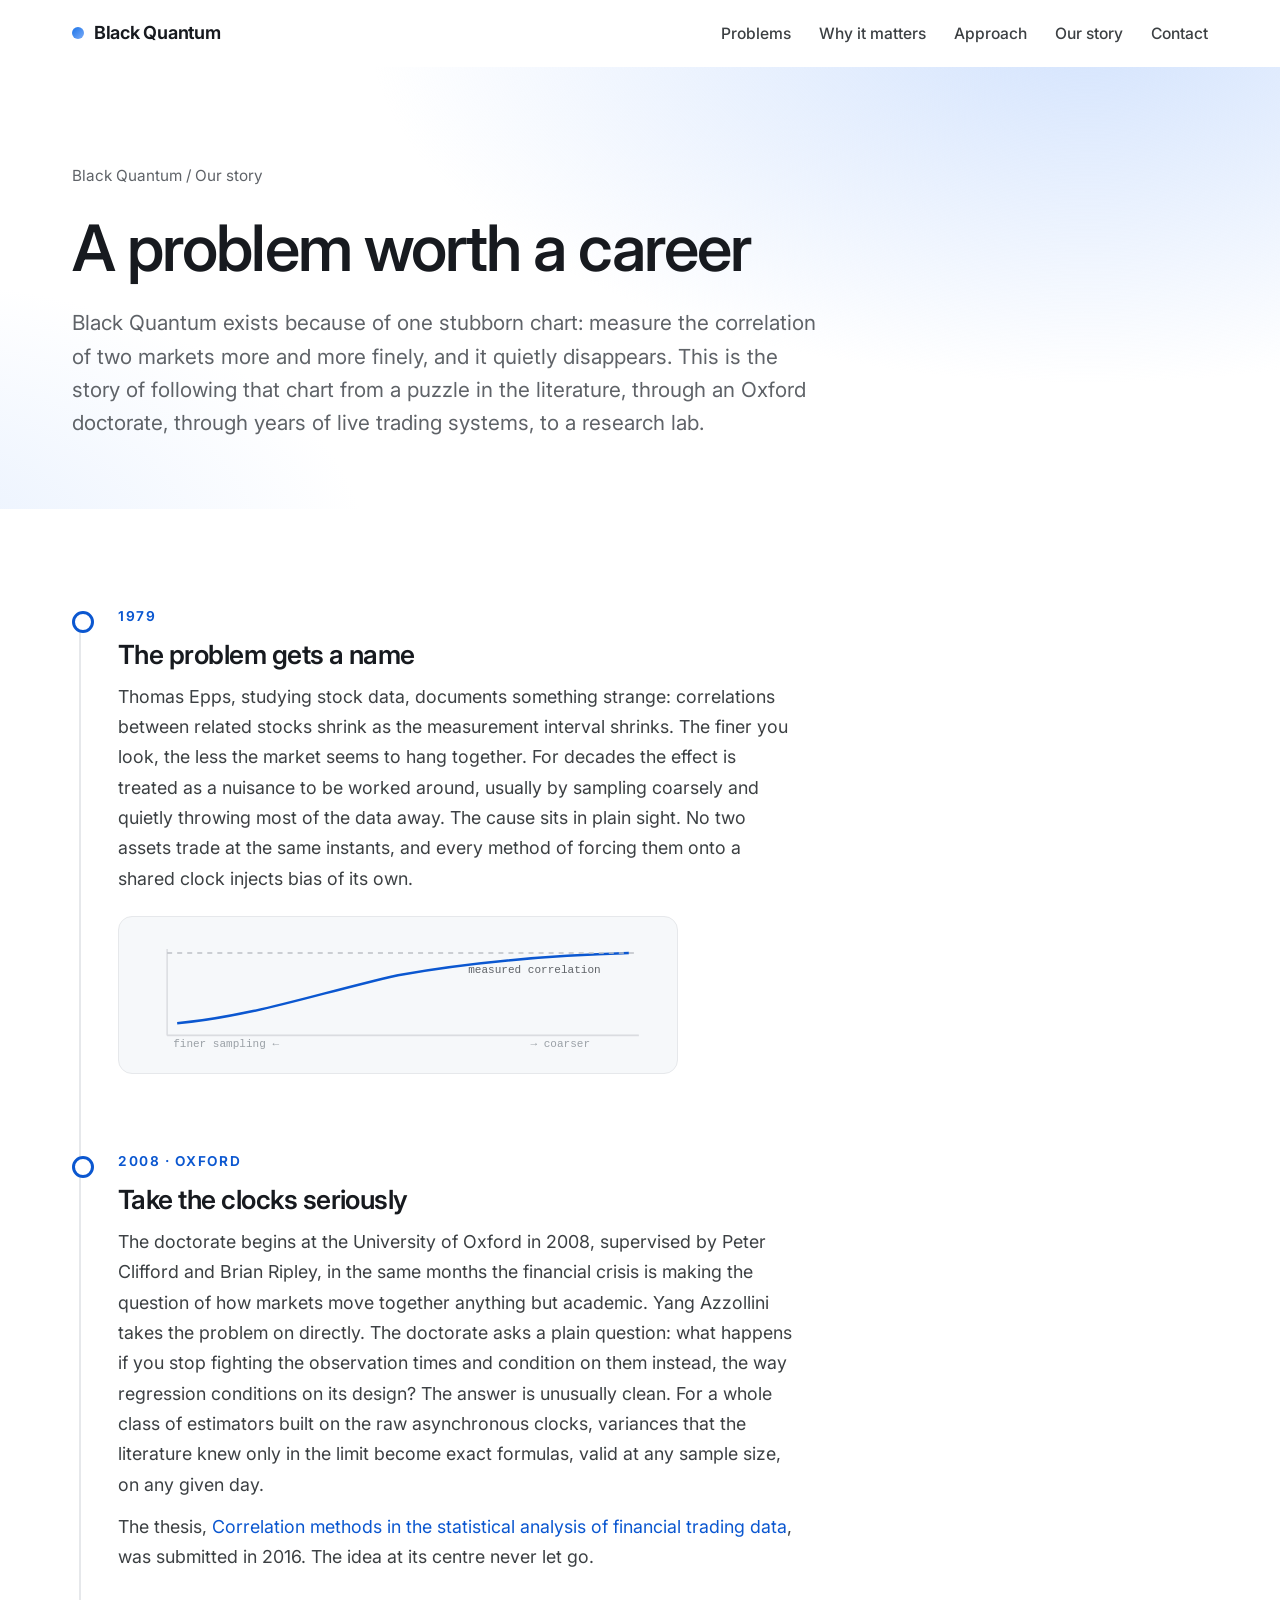
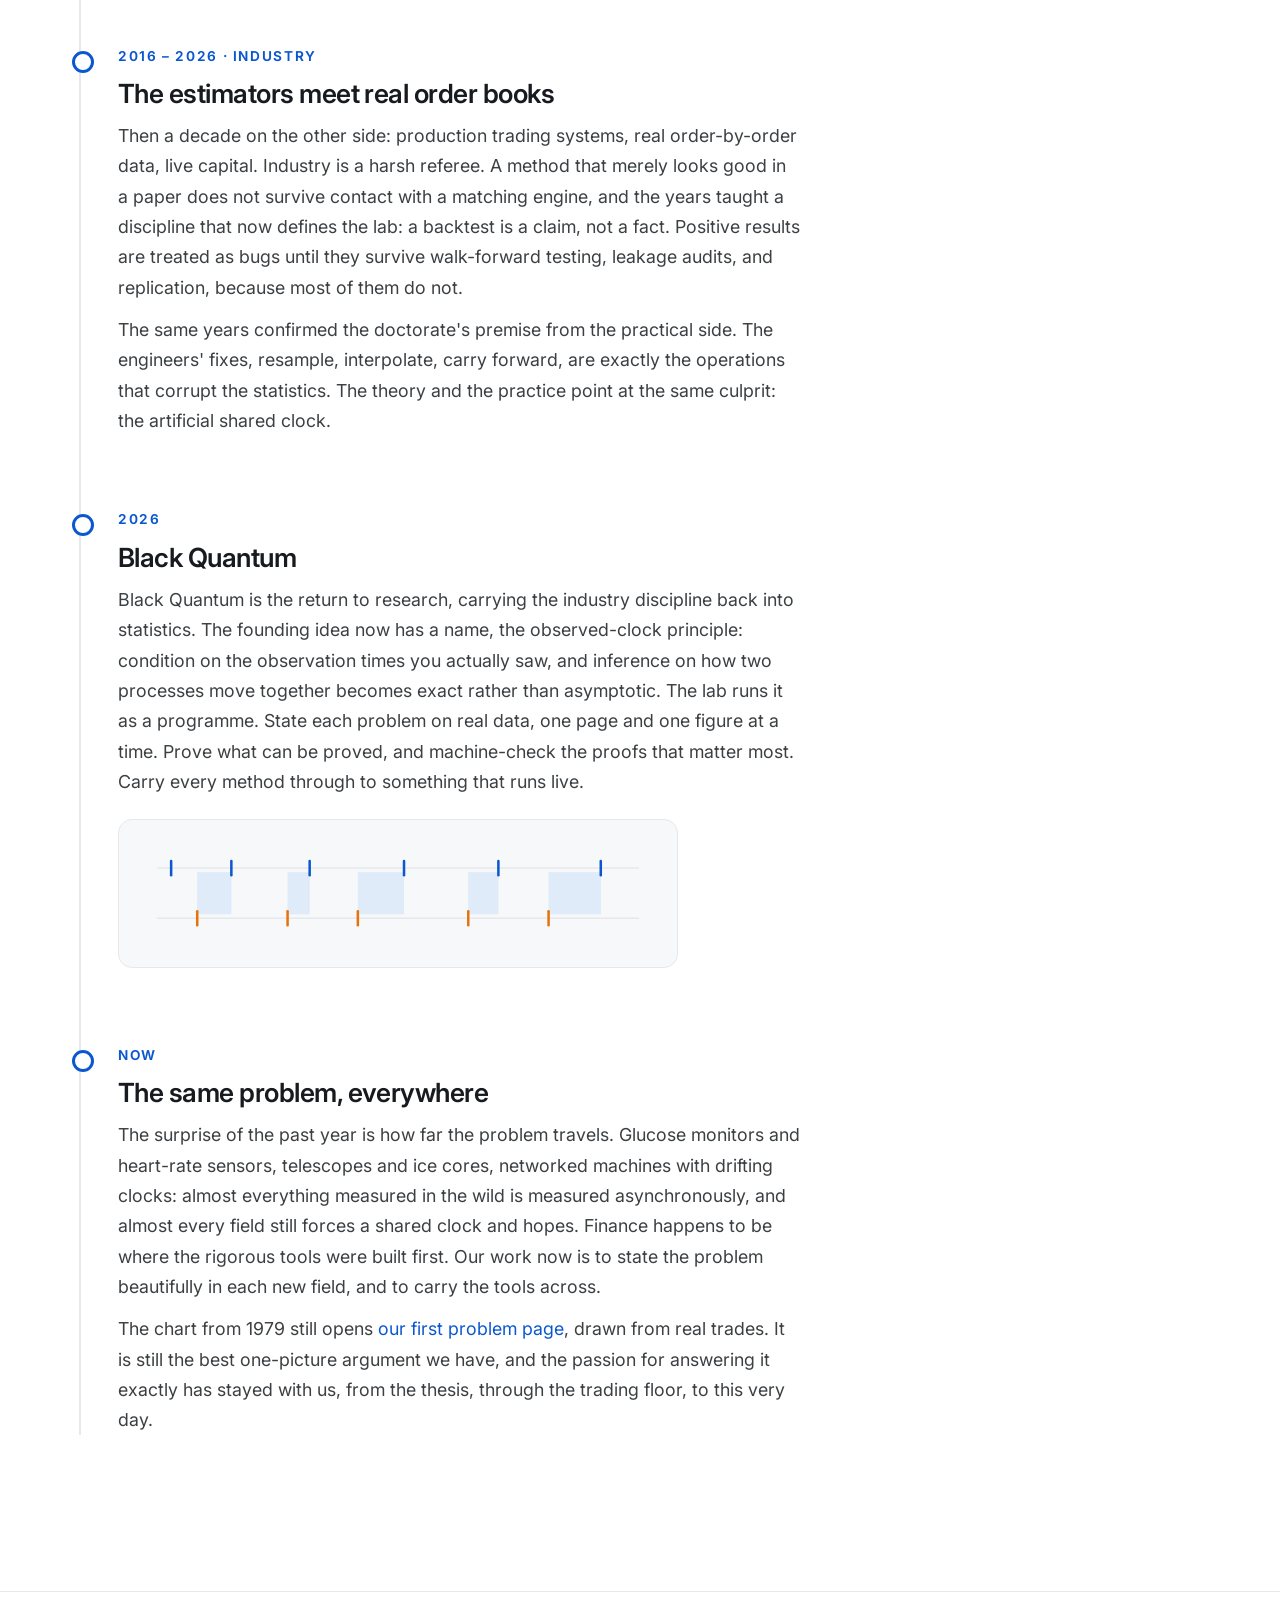
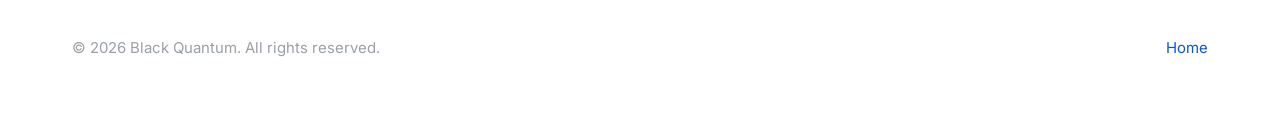
==== story.html @ 5dcec56d "Story: doctorate began 2008, note the crisis-year coincidence Co-Authored-By: Claude Fable 5 <norepl" ====
<!DOCTYPE html>
<html lang="en">
<head>
<meta charset="UTF-8">
<meta name="viewport" content="width=device-width, initial-scale=1.0">
<meta name="color-scheme" content="light">
<title>Our story — Black Quantum</title>
<meta name="description" content="How Black Quantum came to be: a problem documented in 1979, a doctorate at Oxford, a decade of live trading systems, and a return to research.">
<link rel="preconnect" href="https://fonts.googleapis.com">
<link rel="preconnect" href="https://fonts.gstatic.com" crossorigin>
<link href="https://fonts.googleapis.com/css2?family=Inter:wght@400;500;600;700&display=swap" rel="stylesheet">
<link rel="stylesheet" href="/style.css">
</head>
<body>

<nav class="site" id="topnav">
  <div class="bar">
    <a class="logo" href="/"><span class="dot"></span>Black Quantum</a>
    <ul>
      <li><a href="/#problems">Problems</a></li>
      <li><a href="/#domains">Why it matters</a></li>
      <li><a href="/#approach">Approach</a></li>
      <li><a href="/story.html">Our story</a></li>
      <li><a href="/#contact">Contact</a></li>
    </ul>
  </div>
</nav>

<header class="page-hero">
  <div class="wrap">
    <div class="crumb"><a href="/">Black Quantum</a> / Our story</div>
    <h1>A problem worth a career</h1>
    <p class="sub">
      Black Quantum exists because of one stubborn chart: measure the correlation of two
      markets more and more finely, and it quietly disappears. This is the story of
      following that chart from a puzzle in the literature, through an Oxford doctorate,
      through years of live trading systems, to a research lab.
    </p>
  </div>
</header>

<main>
  <section class="block" style="padding-top:72px;">
    <div class="wrap">
      <div class="timeline">

        <div class="era">
          <div class="when">1979</div>
          <h2>The problem gets a name</h2>
          <p class="first">
            Thomas Epps, studying stock data, documents something strange: correlations
            between related stocks shrink as the measurement interval shrinks. The finer
            you look, the less the market seems to hang together. For decades the effect
            is treated as a nuisance to be worked around, usually by sampling coarsely
            and quietly throwing most of the data away. The cause sits in plain sight.
            No two assets trade at the same instants, and every method of forcing them
            onto a shared clock injects bias of its own.
          </p>
          <div class="vignette">
            <svg viewBox="0 0 520 120" xmlns="http://www.w3.org/2000/svg" role="img" aria-label="A correlation estimate collapsing as sampling tightens">
              <line x1="30" y1="100" x2="500" y2="100" stroke="#dadce0" stroke-width="1.5"/>
              <line x1="30" y1="100" x2="30" y2="14" stroke="#dadce0" stroke-width="1.5"/>
              <path d="M40,88 C120,80 180,58 260,40 C340,26 420,20 490,18" fill="none" stroke="#0b57d0" stroke-width="2.5"/>
              <line x1="30" y1="18" x2="500" y2="18" stroke="#bdc1c6" stroke-width="1.5" stroke-dasharray="5 5"/>
              <text x="36" y="112" font-size="11" fill="#9aa0a6" font-family="ui-monospace, Menlo, monospace">finer sampling ←</text>
              <text x="392" y="112" font-size="11" fill="#9aa0a6" font-family="ui-monospace, Menlo, monospace">→ coarser</text>
              <text x="330" y="38" font-size="11" fill="#5f6368" font-family="ui-monospace, Menlo, monospace">measured correlation</text>
            </svg>
          </div>
        </div>

        <div class="era">
          <div class="when">2008 · Oxford</div>
          <h2>Take the clocks seriously</h2>
          <p class="first">
            The doctorate begins at the University of Oxford in 2008, supervised by
            Peter Clifford and Brian Ripley, in the same months the financial crisis is
            making the question of how markets move together anything but academic.
            Yang Azzollini takes the problem on directly. The doctorate asks a plain
            question: what happens if you stop fighting the observation times and
            condition on them instead, the way regression conditions on its design?
            The answer is unusually clean. For a whole class of estimators built on the
            raw asynchronous clocks, variances that the literature knew only in the
            limit become exact formulas, valid at any sample size, on any given day.
          </p>
          <p>
            The thesis, <a href="https://ora.ox.ac.uk/objects/uuid:e0279f41-c83f-4514-bb69-f49bb4159822">Correlation
            methods in the statistical analysis of financial trading data</a>, was
            submitted in 2016. The idea at its centre never let go.
          </p>
        </div>

        <div class="era">
          <div class="when">2016 – 2026 · Industry</div>
          <h2>The estimators meet real order books</h2>
          <p class="first">
            Then a decade on the other side: production trading systems, real
            order-by-order data, live capital. Industry is a harsh referee. A method
            that merely looks good in a paper does not survive contact with a matching
            engine, and the years taught a discipline that now defines the lab: a
            backtest is a claim, not a fact. Positive results are treated as bugs until
            they survive walk-forward testing, leakage audits, and replication, because
            most of them do not.
          </p>
          <p>
            The same years confirmed the doctorate's premise from the practical side.
            The engineers' fixes, resample, interpolate, carry forward, are exactly the
            operations that corrupt the statistics. The theory and the practice point
            at the same culprit: the artificial shared clock.
          </p>
        </div>

        <div class="era">
          <div class="when">2026</div>
          <h2>Black Quantum</h2>
          <p class="first">
            Black Quantum is the return to research, carrying the industry discipline
            back into statistics. The founding idea now has a name, the observed-clock
            principle: condition on the observation times you actually saw, and
            inference on how two processes move together becomes exact rather than
            asymptotic. The lab runs it as a programme. State each problem on real
            data, one page and one figure at a time. Prove what can be proved, and
            machine-check the proofs that matter most. Carry every method through to
            something that runs live.
          </p>
          <div class="vignette">
            <svg viewBox="0 0 520 110" xmlns="http://www.w3.org/2000/svg" role="img" aria-label="Two irregular clocks and their overlap structure">
              <g>
                <rect x="60"  y="34" width="34" height="42" fill="#1a73e8" fill-opacity="0.10"/>
                <rect x="150" y="34" width="22" height="42" fill="#1a73e8" fill-opacity="0.10"/>
                <rect x="220" y="34" width="46" height="42" fill="#1a73e8" fill-opacity="0.10"/>
                <rect x="330" y="34" width="30" height="42" fill="#1a73e8" fill-opacity="0.10"/>
                <rect x="410" y="34" width="52" height="42" fill="#1a73e8" fill-opacity="0.10"/>
              </g>
              <line x1="20" y1="30" x2="500" y2="30" stroke="#e6e8eb" stroke-width="1.5"/>
              <g stroke="#0b57d0" stroke-width="2.5" stroke-linecap="round">
                <line x1="34" y1="23" x2="34" y2="37"/><line x1="94" y1="23" x2="94" y2="37"/>
                <line x1="172" y1="23" x2="172" y2="37"/><line x1="266" y1="23" x2="266" y2="37"/>
                <line x1="360" y1="23" x2="360" y2="37"/><line x1="462" y1="23" x2="462" y2="37"/>
              </g>
              <line x1="20" y1="80" x2="500" y2="80" stroke="#e6e8eb" stroke-width="1.5"/>
              <g stroke="#e8710a" stroke-width="2.5" stroke-linecap="round">
                <line x1="60" y1="73" x2="60" y2="87"/><line x1="150" y1="73" x2="150" y2="87"/>
                <line x1="220" y1="73" x2="220" y2="87"/><line x1="330" y1="73" x2="330" y2="87"/>
                <line x1="410" y1="73" x2="410" y2="87"/>
              </g>
            </svg>
          </div>
        </div>

        <div class="era">
          <div class="when">Now</div>
          <h2>The same problem, everywhere</h2>
          <p class="first">
            The surprise of the past year is how far the problem travels. Glucose
            monitors and heart-rate sensors, telescopes and ice cores, networked
            machines with drifting clocks: almost everything measured in the wild is
            measured asynchronously, and almost every field still forces a shared
            clock and hopes. Finance happens to be where the rigorous tools were
            built first. Our work now is to state the problem beautifully in each new
            field, and to carry the tools across.
          </p>
          <p>
            The chart from 1979 still opens <a href="/problems/futures.html">our first
            problem page</a>, drawn from real trades. It is still the best one-picture
            argument we have, and the passion for answering it exactly has stayed with
            us, from the thesis, through the trading floor, to this very day.
          </p>
        </div>

      </div>
    </div>
  </section>
</main>

<footer class="site">
  <div class="wrap">
    <span>&copy; 2026 Black Quantum. All rights reserved.</span>
    <span><a href="/">Home</a></span>
  </div>
</footer>

<script>
(function () {
  var nav = document.getElementById('topnav');
  addEventListener('scroll', function () { nav.classList.toggle('scrolled', scrollY > 8); }, { passive: true });
})();
</script>

</body>
</html>
---- style.css ----
/* Black Quantum — site design system (light, editorial) */

:root {
  --bg: #ffffff;
  --bg-soft: #f6f8fa;
  --bg-tint: #eef4fe;
  --ink: #171a1f;
  --ink-2: #3c4043;
  --muted: #5f6368;
  --faint: #9aa0a6;
  --line: #e6e8eb;
  --blue: #0b57d0;
  --blue-bright: #1a73e8;
  --blue-soft: #d3e3fd;
  --orange: #e8710a;
  --grad-hero: radial-gradient(1200px 600px at 85% -10%, #d3e3fd 0%, rgba(211,227,253,0) 60%),
               radial-gradient(900px 500px at -10% 110%, #e7f0fe 0%, rgba(231,240,254,0) 55%);
  --max: 1200px;
  --radius: 20px;
  font-size: 17px;
}

* { margin: 0; padding: 0; box-sizing: border-box; }
html { scroll-behavior: smooth; }
body {
  background: var(--bg);
  color: var(--ink);
  font-family: "Inter", -apple-system, BlinkMacSystemFont, "Segoe UI", Roboto, Helvetica, Arial, sans-serif;
  line-height: 1.65;
  -webkit-font-smoothing: antialiased;
  overflow-x: hidden;
}
a { color: var(--blue); text-decoration: none; }
a:hover { text-decoration: underline; }
::selection { background: var(--blue-soft); }

.wrap { max-width: var(--max); margin: 0 auto; padding: 0 32px; }

/* ---------- nav ---------- */
nav.site {
  position: sticky; top: 0; z-index: 50;
  background: rgba(255,255,255,0.82);
  backdrop-filter: saturate(1.4) blur(14px);
  -webkit-backdrop-filter: saturate(1.4) blur(14px);
  border-bottom: 1px solid transparent;
  transition: border-color .25s ease;
}
nav.site.scrolled { border-bottom-color: var(--line); }
nav.site .bar {
  max-width: var(--max); margin: 0 auto; padding: 18px 32px;
  display: flex; align-items: center; justify-content: space-between; gap: 24px;
}
nav.site .logo {
  font-weight: 650; letter-spacing: -0.015em; font-size: 1.06rem; color: var(--ink);
  display: flex; align-items: center; gap: 10px;
}
nav.site .logo:hover { text-decoration: none; }
nav.site .logo .dot {
  width: 12px; height: 12px; border-radius: 50%;
  background: linear-gradient(135deg, var(--blue-bright), #7cacf8);
  flex: none;
}
nav.site ul { display: flex; gap: 28px; list-style: none; flex-wrap: wrap; }
nav.site ul a { color: var(--ink-2); font-size: 0.92rem; font-weight: 500; }
nav.site ul a:hover { color: var(--blue); text-decoration: none; }
@media (max-width: 760px) { nav.site ul { display: none; } }

/* ---------- type ---------- */
.kicker {
  font-size: 0.78rem; font-weight: 650; letter-spacing: 0.14em;
  text-transform: uppercase; color: var(--blue);
  margin-bottom: 18px;
}
h1.display {
  font-size: clamp(2.7rem, 6.2vw, 5rem);
  line-height: 1.04; letter-spacing: -0.032em; font-weight: 560;
  max-width: 21ch;
}
h2.section {
  font-size: clamp(1.9rem, 3.4vw, 2.9rem);
  line-height: 1.12; letter-spacing: -0.025em; font-weight: 560;
  max-width: 26ch;
}
p.lede {
  font-size: 1.22rem; line-height: 1.6; color: var(--muted);
  max-width: 62ch; margin-top: 22px;
}
section.block { padding: 108px 0; }
section.block.tint { background: var(--bg-soft); }

/* ---------- hero ---------- */
header.hero {
  background: var(--grad-hero);
  padding: 110px 0 84px;
  position: relative;
  overflow: hidden;
}
header.hero .blob {
  position: absolute; border-radius: 50%; filter: blur(70px); pointer-events: none;
  opacity: 0.55; z-index: 0;
}
header.hero .blob.b1 {
  width: 520px; height: 520px; right: -120px; top: -160px;
  background: radial-gradient(circle at 35% 35%, #7cacf8, #d3e3fd 70%);
  animation: drift1 26s ease-in-out infinite alternate;
}
header.hero .blob.b2 {
  width: 420px; height: 420px; right: 260px; top: 120px;
  background: radial-gradient(circle at 60% 40%, #a8c7fa, #e7f0fe 70%);
  animation: drift2 32s ease-in-out infinite alternate;
}
header.hero .wrap { position: relative; z-index: 1; }
@keyframes drift1 { from { transform: translate(0,0) scale(1); } to { transform: translate(-60px,50px) scale(1.12); } }
@keyframes drift2 { from { transform: translate(0,0) scale(1); } to { transform: translate(70px,-40px) scale(0.94); } }
@media (prefers-reduced-motion: reduce) { header.hero .blob { animation: none; } }
header.hero .sub {
  font-size: 1.28rem; color: var(--muted); max-width: 56ch;
  margin-top: 28px; line-height: 1.6;
}
.cta-row { display: flex; gap: 14px; margin-top: 40px; flex-wrap: wrap; }
.btn {
  display: inline-block; padding: 13px 26px; border-radius: 999px;
  font-size: 0.98rem; font-weight: 560; transition: all .18s ease;
}
.btn:hover { text-decoration: none; }
.btn.primary { background: var(--ink); color: #fff; }
.btn.primary:hover { background: var(--blue); }
.btn.ghost { border: 1px solid var(--line); color: var(--ink); background: #fff; }
.btn.ghost:hover { border-color: var(--blue); color: var(--blue); }
.hero-figure { margin-top: 72px; }
.hero-figure svg { width: 100%; height: auto; display: block; }

/* ---------- big statement ---------- */
.statement {
  font-size: clamp(1.5rem, 2.9vw, 2.35rem);
  line-height: 1.32; letter-spacing: -0.018em; font-weight: 480;
  max-width: 34ch; color: var(--ink);
}
.statement .hl { color: var(--blue); }

/* ---------- problem cards ---------- */
.problem-grid {
  display: grid; grid-template-columns: repeat(2, 1fr);
  gap: 28px; margin-top: 56px;
}
@media (max-width: 760px) { .problem-grid { grid-template-columns: 1fr; } }
.problem-card .art { height: 220px; }
a.problem-card {
  display: flex; flex-direction: column;
  border: 1px solid var(--line); border-radius: var(--radius);
  overflow: hidden; background: #fff; color: var(--ink);
  transition: box-shadow .22s ease, transform .22s ease, border-color .22s ease;
}
a.problem-card:hover {
  text-decoration: none;
  box-shadow: 0 18px 44px rgba(23,26,31,0.10);
  transform: translateY(-3px);
  border-color: transparent;
}
.problem-card .art { height: 190px; }
.problem-card .art svg { width: 100%; height: 100%; display: block; }
.problem-card .body { padding: 26px 26px 28px; display: flex; flex-direction: column; flex: 1; }
.problem-card .tag {
  font-size: 0.72rem; font-weight: 650; letter-spacing: 0.12em;
  text-transform: uppercase; color: var(--faint); margin-bottom: 10px;
}
.problem-card h3 { font-size: 1.28rem; letter-spacing: -0.015em; line-height: 1.25; font-weight: 600; }
.problem-card p { color: var(--muted); font-size: 0.97rem; margin-top: 10px; flex: 1; }
.problem-card .go { margin-top: 18px; font-weight: 560; color: var(--blue); font-size: 0.95rem; }
.problem-card .go.soon { color: var(--faint); }

/* ---------- domain tiles ---------- */
.tile-grid {
  display: grid; grid-template-columns: repeat(auto-fit, minmax(250px, 1fr));
  gap: 18px; margin-top: 52px;
}
.tile {
  border: 1px solid var(--line); border-radius: 16px; background: #fff;
  padding: 22px 22px 24px;
}
.tile .spot { height: 62px; margin-bottom: 14px; }
.tile .spot svg { width: 100%; height: 100%; display: block; }
.tile .field {
  font-size: 0.72rem; font-weight: 650; letter-spacing: 0.12em;
  text-transform: uppercase; color: var(--blue); display: block; margin-bottom: 8px;
}
.tile h3 { font-size: 1.06rem; font-weight: 600; letter-spacing: -0.01em; }
.tile p { font-size: 0.9rem; color: var(--muted); margin-top: 7px; line-height: 1.55; }
.tile .fails { font-size: 0.84rem; color: var(--ink-2); margin-top: 12px; padding-top: 10px; border-top: 1px dashed var(--line); }

/* ---------- figure card (charts) ---------- */
.figure-card {
  border: 1px solid var(--line); border-radius: var(--radius);
  background: #fff; padding: 28px; margin-top: 48px;
  box-shadow: 0 10px 34px rgba(23,26,31,0.05);
}
.figure-card .fig-title { font-weight: 600; font-size: 1.02rem; letter-spacing: -0.01em; }
.figure-card .fig-sub { color: var(--muted); font-size: 0.9rem; margin-top: 3px; }
.chip-row { display: flex; gap: 8px; margin: 18px 0 14px; flex-wrap: wrap; }
button.chip {
  background: #fff; border: 1px solid var(--line); color: var(--muted);
  border-radius: 999px; padding: 7px 16px; font-size: 0.88rem; font-weight: 550;
  cursor: pointer; font-family: inherit; transition: all .15s ease;
}
button.chip.on { border-color: var(--blue); color: var(--blue); background: var(--bg-tint); }
.legend { display: flex; gap: 20px; align-items: center; flex-wrap: wrap; margin-top: 12px; }
.legend .item { display: flex; gap: 8px; align-items: center; font-size: 0.86rem; color: var(--ink-2); }
.legend .swatch { width: 14px; height: 4px; border-radius: 2px; }
.fig-note {
  margin-top: 16px; font-size: 0.85rem; color: var(--muted); line-height: 1.55;
}
.stat-line {
  margin-top: 14px; font-family: ui-monospace, "SF Mono", Menlo, monospace;
  font-size: 0.84rem; color: var(--ink-2);
  background: var(--bg-soft); border-radius: 10px; padding: 10px 14px;
}
input[type="range"].slider { flex: 1; min-width: 180px; accent-color: var(--blue); }

/* ---------- prose (problem pages) ---------- */
.prose { max-width: 68ch; }
.prose h2 {
  font-size: 1.65rem; letter-spacing: -0.02em; font-weight: 600;
  margin-top: 64px; margin-bottom: 16px; line-height: 1.2;
}
.prose p { margin-top: 18px; color: var(--ink-2); font-size: 1.06rem; line-height: 1.72; }
.prose p.first { margin-top: 0; }
.prose strong { color: var(--ink); font-weight: 600; }
.pull {
  margin: 40px 0; padding: 26px 30px; border-left: 3px solid var(--blue);
  background: var(--bg-tint); border-radius: 0 14px 14px 0;
  font-size: 1.14rem; line-height: 1.55; color: var(--ink); max-width: 60ch;
}

/* ---------- principles ---------- */
.principles { display: grid; grid-template-columns: repeat(auto-fit, minmax(240px, 1fr)); gap: 40px 34px; margin-top: 56px; }
.principle h3 { font-size: 1.08rem; font-weight: 600; letter-spacing: -0.01em; }
.principle .icon {
  width: 44px; height: 44px; margin-bottom: 16px;
  border-radius: 12px; background: var(--bg-tint);
  display: flex; align-items: center; justify-content: center;
}
.principle .icon svg { width: 26px; height: 26px; display: block; }
.principle p { color: var(--muted); font-size: 0.94rem; margin-top: 9px; }

/* ---------- pubs / news ---------- */
ul.pubs { list-style: none; margin-top: 44px; }
ul.pubs li { padding: 24px 0; border-top: 1px solid var(--line); }
ul.pubs li:last-child { border-bottom: 1px solid var(--line); }
ul.pubs .title { display: block; font-weight: 600; font-size: 1.08rem; letter-spacing: -0.01em; }
ul.pubs .venue { display: block; color: var(--muted); font-size: 0.92rem; margin-top: 5px; }

/* ---------- contact / footer ---------- */
.contact-links { display: flex; gap: 26px; margin-top: 32px; flex-wrap: wrap; }
.contact-links a { font-weight: 560; }
footer.site {
  border-top: 1px solid var(--line); padding: 44px 0 60px; margin-top: 40px;
  color: var(--faint); font-size: 0.88rem;
}
footer.site .wrap { display: flex; justify-content: space-between; gap: 20px; flex-wrap: wrap; }

/* ---------- reveal ---------- */
.reveal, .reveal-group > * { opacity: 0; transform: translateY(14px); transition: opacity .6s ease, transform .6s ease; }
.reveal.in, .reveal-group.in > * { opacity: 1; transform: none; }
.reveal-group.in > *:nth-child(2) { transition-delay: .07s; }
.reveal-group.in > *:nth-child(3) { transition-delay: .14s; }
.reveal-group.in > *:nth-child(4) { transition-delay: .21s; }
.reveal-group.in > *:nth-child(5) { transition-delay: .28s; }
.reveal-group.in > *:nth-child(6) { transition-delay: .35s; }
.reveal-group.in > *:nth-child(7) { transition-delay: .42s; }
.reveal-group.in > *:nth-child(8) { transition-delay: .49s; }
@media (prefers-reduced-motion: reduce) {
  .reveal, .reveal-group > * { opacity: 1; transform: none; transition: none; }
}

/* ---------- diagrams (problem pages) ---------- */
figure.diagram {
  margin: 44px 0; border: 1px solid var(--line); border-radius: var(--radius);
  background: #fff; padding: 26px 26px 20px;
  box-shadow: 0 8px 26px rgba(23,26,31,0.04);
}
figure.diagram svg { width: 100%; height: auto; display: block; }
figure.diagram figcaption {
  margin-top: 14px; font-size: 0.88rem; color: var(--muted); line-height: 1.55;
  max-width: 66ch;
}

/* ---------- story timeline ---------- */
.timeline { position: relative; margin-top: 24px; }
.timeline::before {
  content: ""; position: absolute; left: 7px; top: 8px; bottom: 8px;
  width: 2px; background: var(--line);
}
.era { position: relative; padding: 0 0 72px 46px; }
.era:last-child { padding-bottom: 8px; }
.era::before {
  content: ""; position: absolute; left: 0; top: 6px;
  width: 16px; height: 16px; border-radius: 50%;
  background: #fff; border: 3px solid var(--blue);
}
.era .when {
  font-size: 0.8rem; font-weight: 650; letter-spacing: 0.12em;
  text-transform: uppercase; color: var(--blue); margin-bottom: 10px;
}
.era h2 {
  font-size: 1.55rem; letter-spacing: -0.02em; font-weight: 600;
  line-height: 1.22; margin-bottom: 12px; max-width: 30ch;
}
.era p { color: var(--ink-2); font-size: 1.05rem; line-height: 1.7; max-width: 62ch; margin-top: 12px; }
.era .vignette {
  margin: 22px 0 4px; border: 1px solid var(--line); border-radius: 14px;
  background: var(--bg-soft); padding: 18px; max-width: 560px;
}
.era .vignette svg { width: 100%; height: auto; display: block; }

/* ---------- problem page hero ---------- */
header.page-hero { background: var(--grad-hero); padding: 96px 0 70px; }
header.page-hero .crumb { font-size: 0.9rem; color: var(--muted); margin-bottom: 26px; }
header.page-hero .crumb a { color: var(--muted); }
header.page-hero .crumb a:hover { color: var(--blue); }
header.page-hero h1 {
  font-size: clamp(2.3rem, 5vw, 4rem);
  line-height: 1.07; letter-spacing: -0.03em; font-weight: 560; max-width: 24ch;
}
header.page-hero .sub { font-size: 1.22rem; color: var(--muted); max-width: 58ch; margin-top: 24px; line-height: 1.6; }
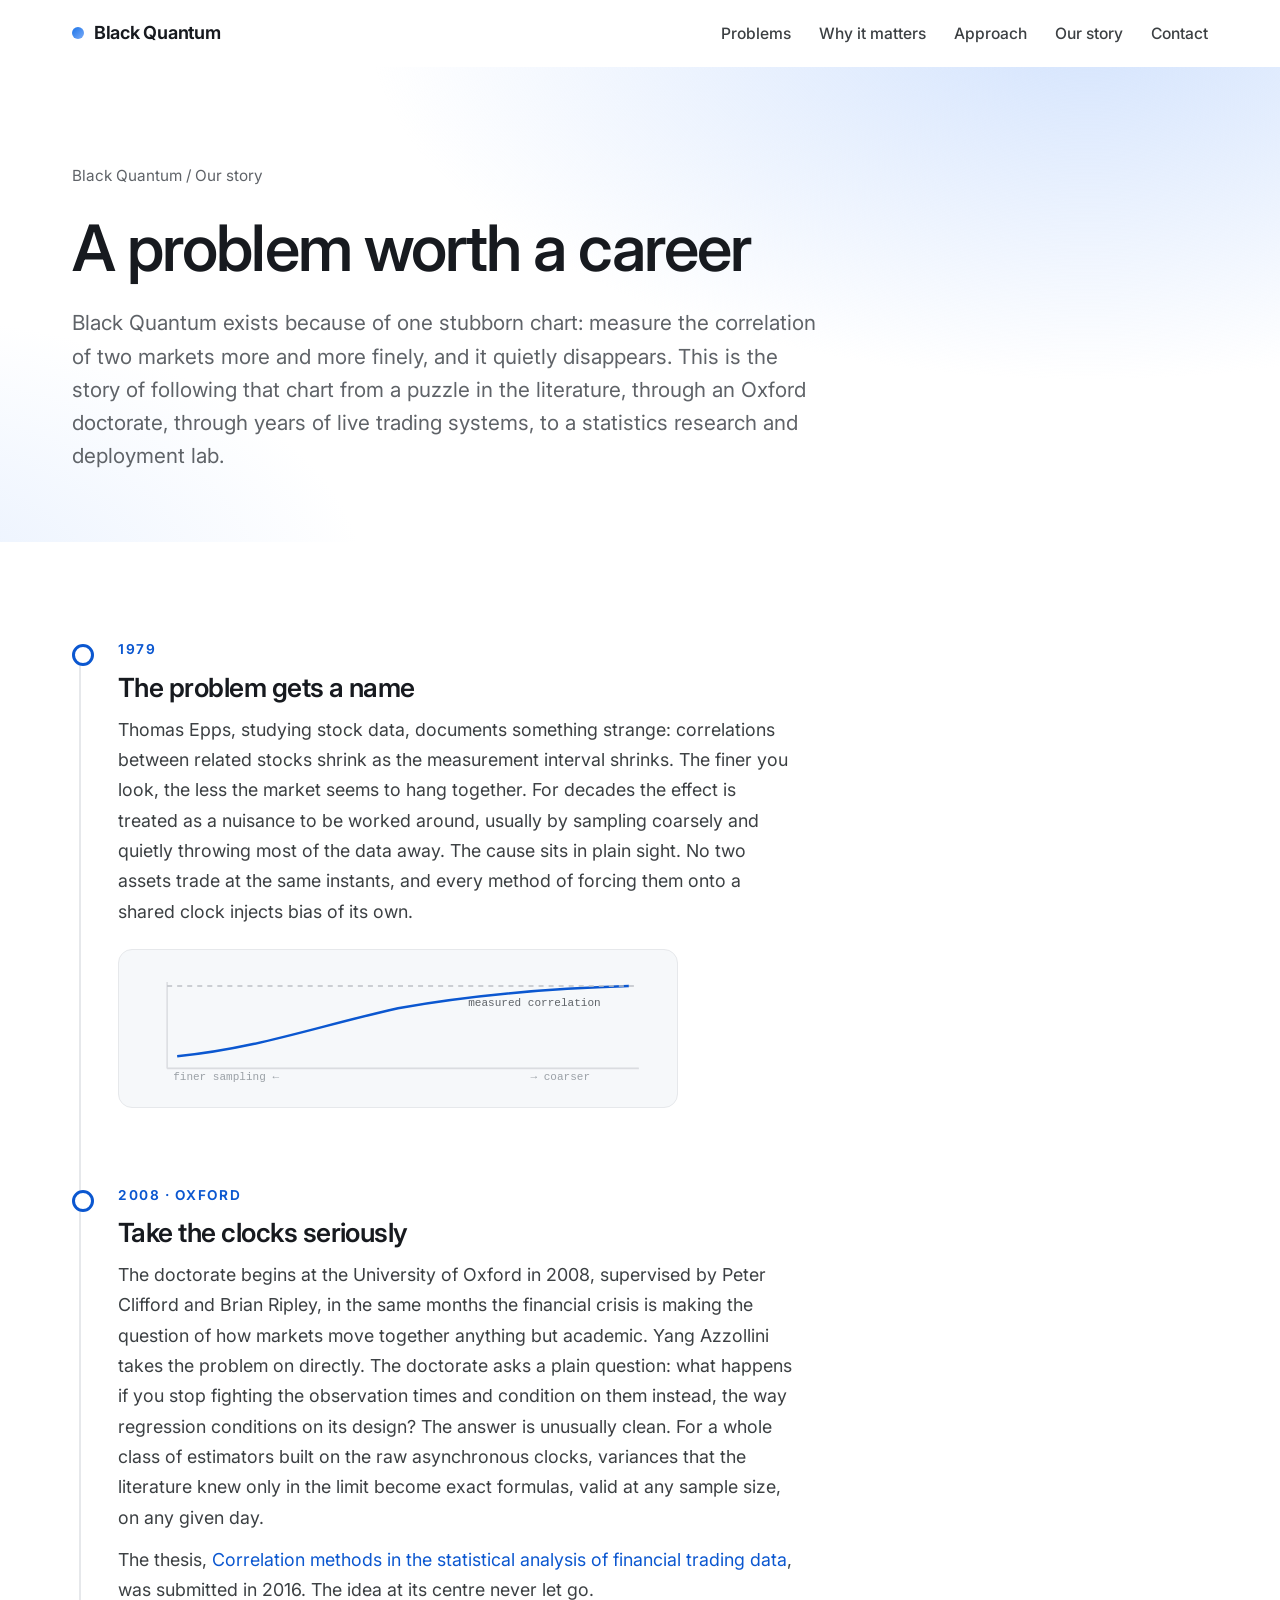
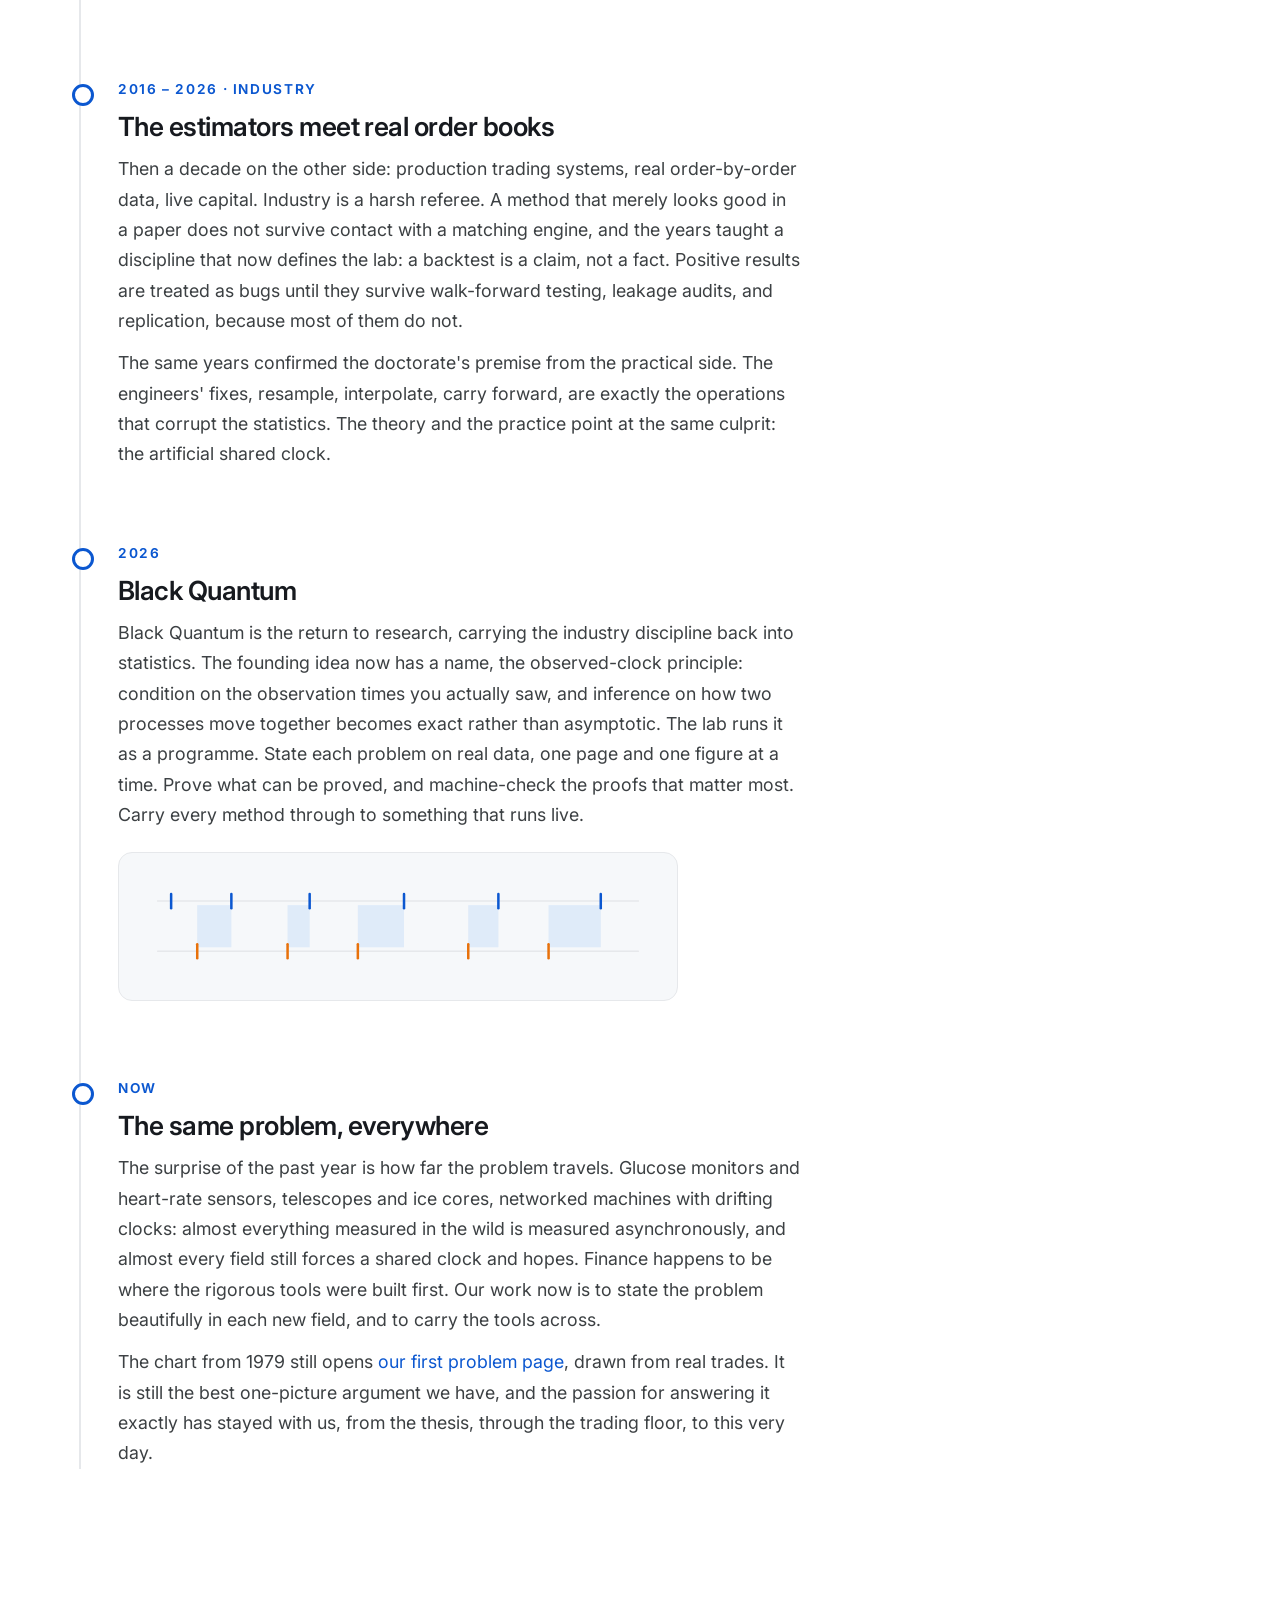
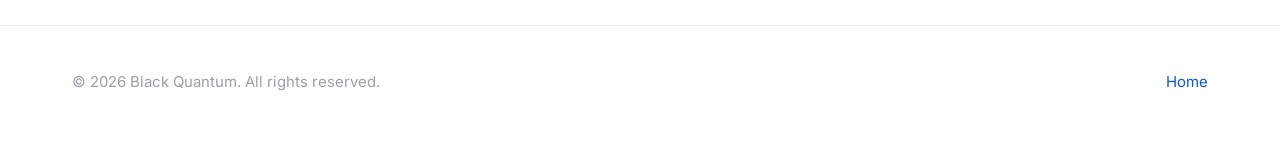
==== commit 6ccfce3b: "Restore canonical descriptor: statistics research and deployment lab Co-Authored-By: Claude Fable 5 " ====
--- a/story.html
+++ b/story.html
@@ -34,7 +34,7 @@
       Black Quantum exists because of one stubborn chart: measure the correlation of two
       markets more and more finely, and it quietly disappears. This is the story of
       following that chart from a puzzle in the literature, through an Oxford doctorate,
-      through years of live trading systems, to a research lab.
+      through years of live trading systems, to a statistics research and deployment lab.
     </p>
   </div>
 </header>
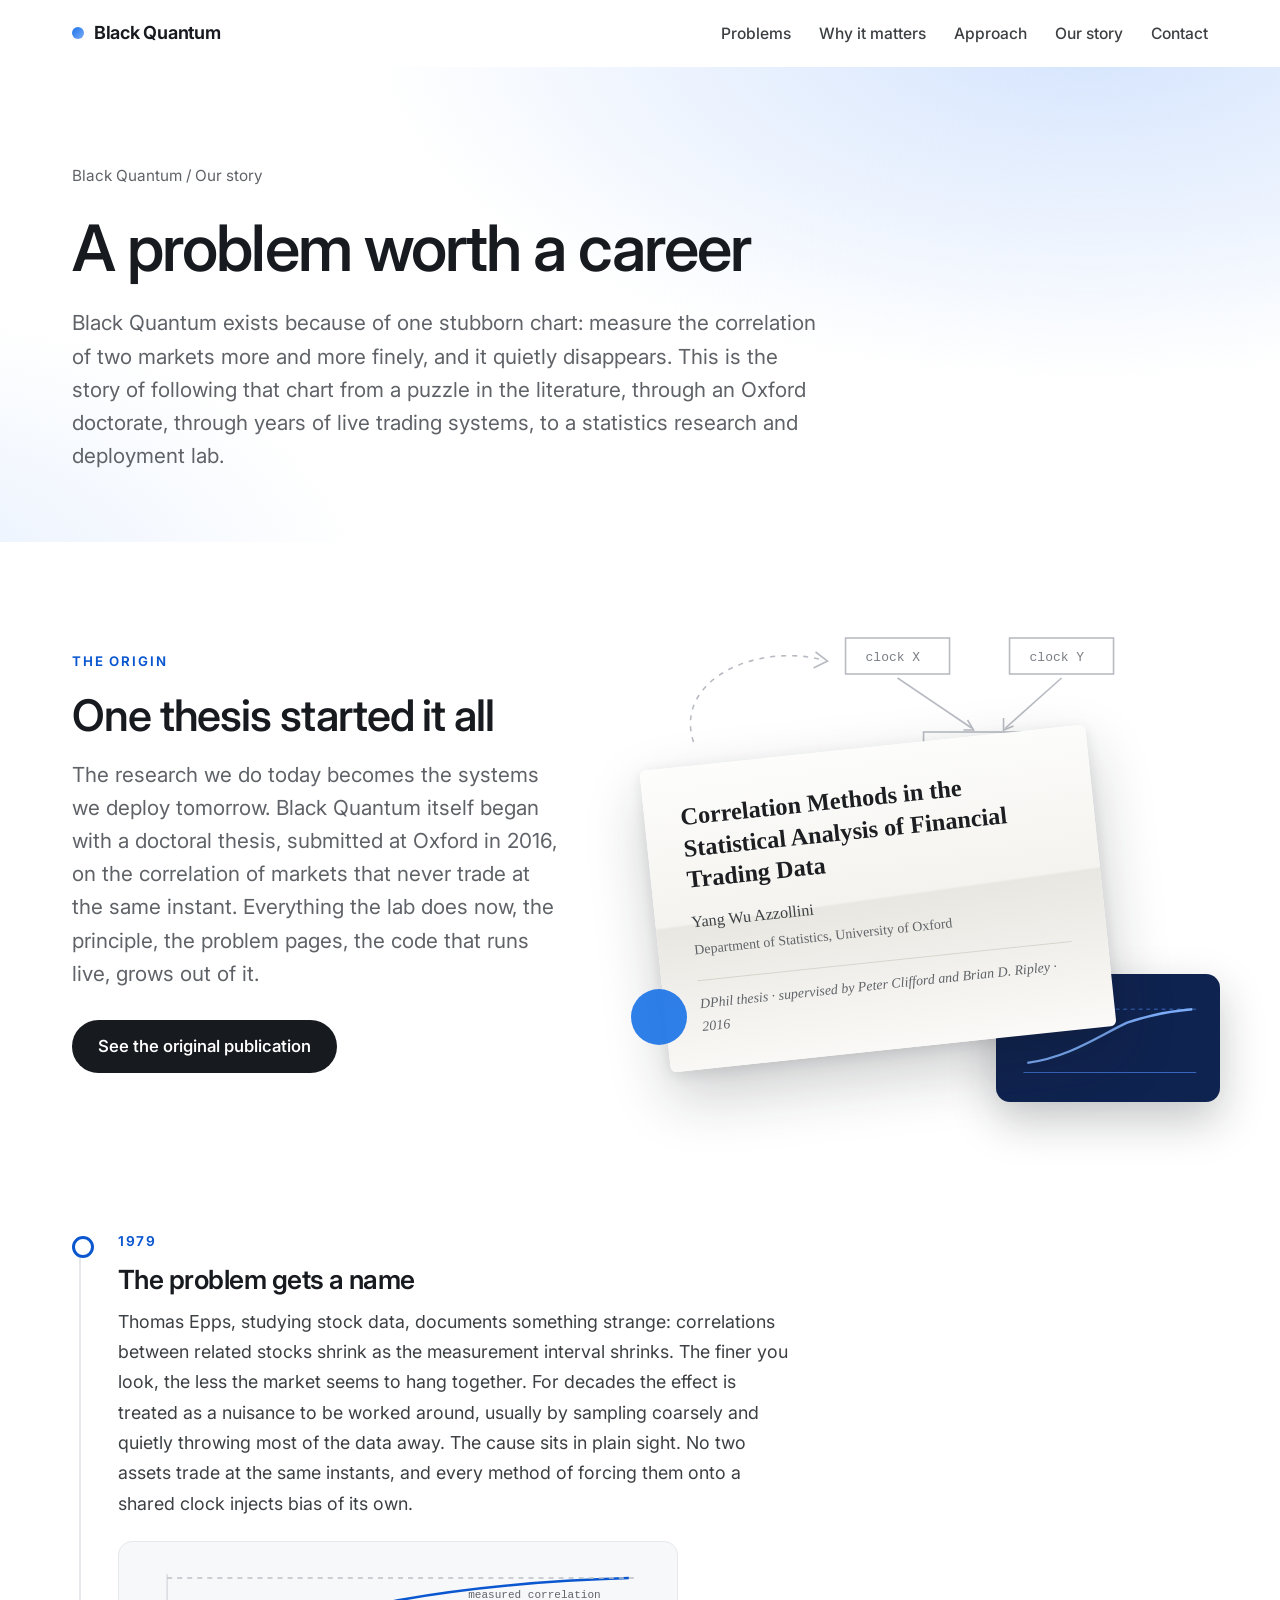
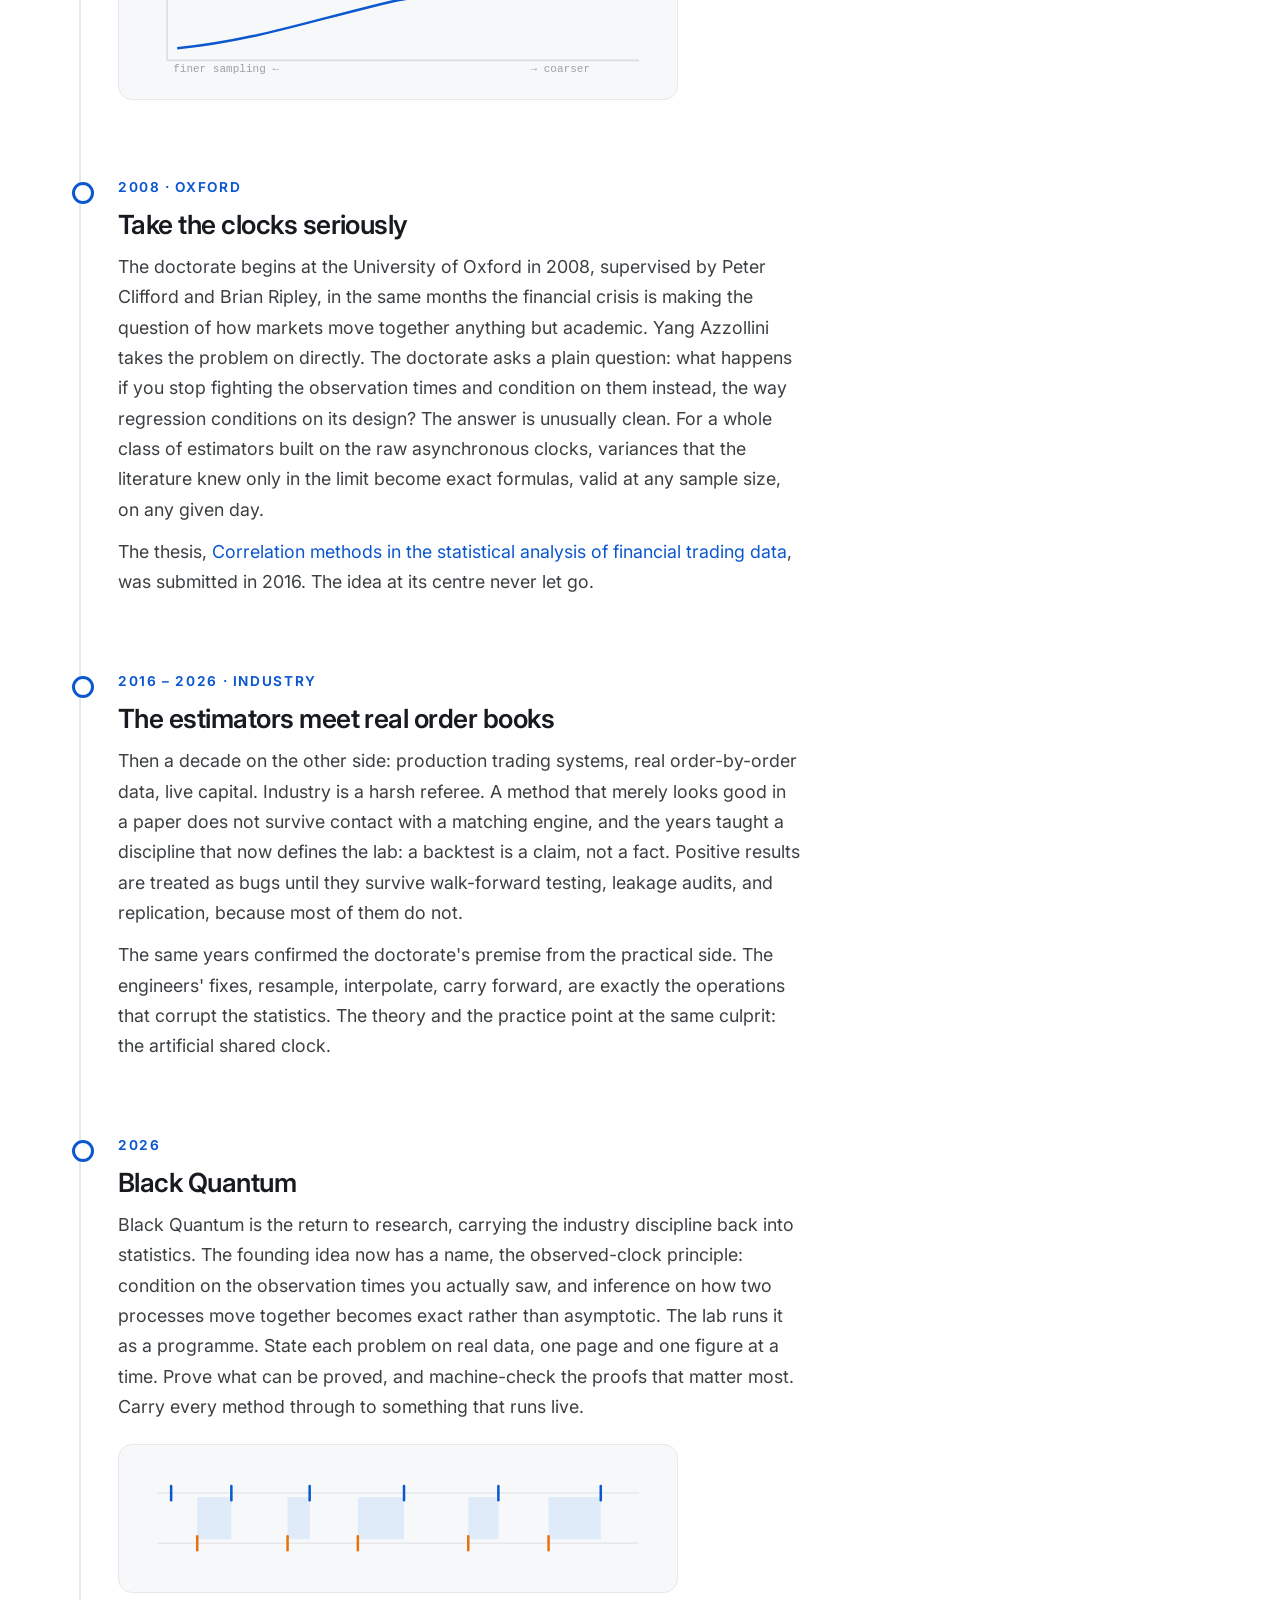
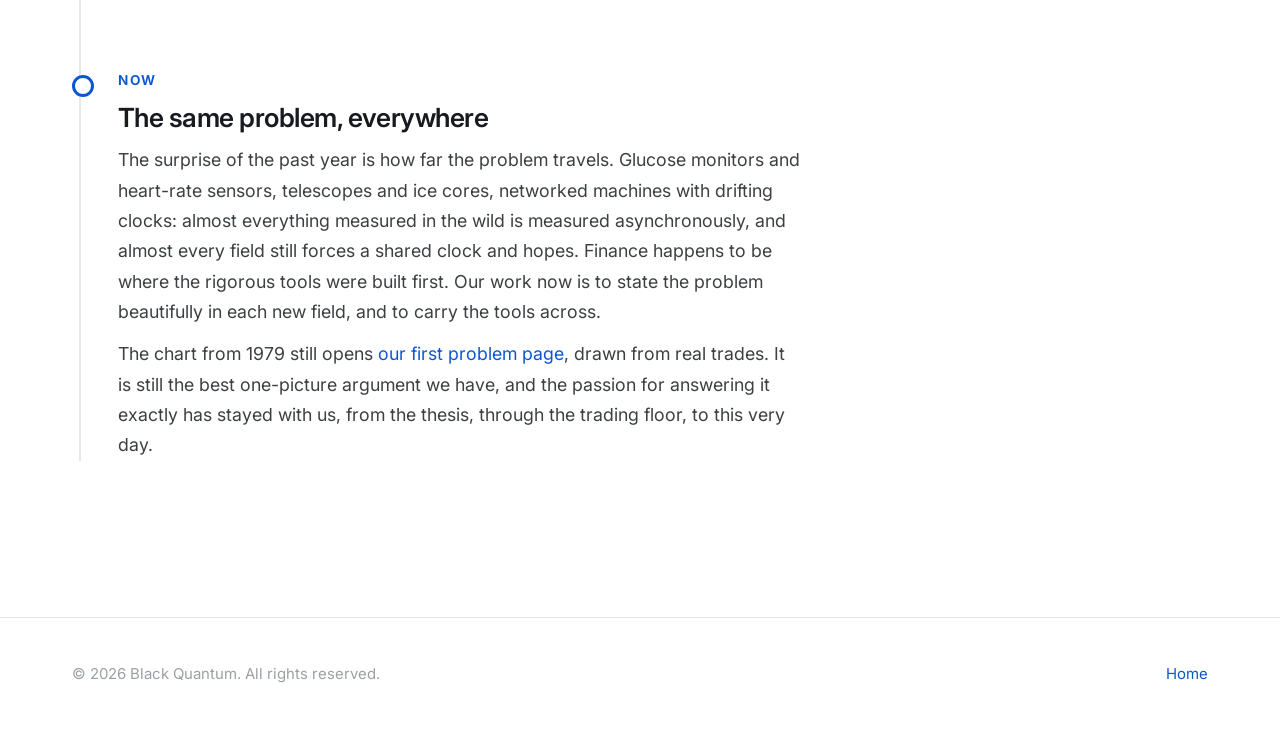
==== commit 4ffca7b5: "Story: add 'One thesis started it all' origin collage research.google register: the 2016 thesis as a" ====
--- a/story.html
+++ b/story.html
@@ -40,7 +40,68 @@
 </header>
 
 <main>
-  <section class="block" style="padding-top:72px;">
+  <section class="block" style="padding-top:80px; padding-bottom:64px;">
+    <div class="wrap">
+      <div class="origin">
+        <div>
+          <div class="kicker">The origin</div>
+          <h2 class="section">One thesis started it all</h2>
+          <p class="lede" style="margin-top:18px;">
+            The research we do today becomes the systems we deploy tomorrow. Black
+            Quantum itself began with a doctoral thesis, submitted at Oxford in 2016,
+            on the correlation of markets that never trade at the same instant.
+            Everything the lab does now, the principle, the problem pages, the code
+            that runs live, grows out of it.
+          </p>
+          <div class="cta-row" style="margin-top:30px;">
+            <a class="btn primary" href="https://ora.ox.ac.uk/objects/uuid:e0279f41-c83f-4514-bb69-f49bb4159822">See the original publication</a>
+          </div>
+        </div>
+        <div class="paper-scene" aria-label="The 2016 thesis, with the observed-clock sketch behind it">
+          <div class="sketch">
+            <svg viewBox="0 0 560 480" xmlns="http://www.w3.org/2000/svg">
+              <g fill="none" stroke="#b8bcc2" stroke-width="1.6">
+                <path d="M60,120 C40,60 120,20 190,38" stroke-dasharray="5 6"/>
+                <path d="M182,30 L194,39 L180,46" stroke-dasharray="none"/>
+              </g>
+              <g font-family="ui-monospace, Menlo, monospace" font-size="13" fill="#7a7f85">
+                <rect x="212" y="16" width="104" height="36" fill="none" stroke="#b8bcc2" stroke-width="1.6"/>
+                <text x="232" y="39">clock X</text>
+                <rect x="376" y="16" width="104" height="36" fill="none" stroke="#b8bcc2" stroke-width="1.6"/>
+                <text x="396" y="39">clock Y</text>
+                <rect x="290" y="110" width="130" height="36" fill="none" stroke="#b8bcc2" stroke-width="1.6"/>
+                <text x="304" y="133">overlaps Γ</text>
+                <rect x="270" y="204" width="170" height="36" fill="none" stroke="#b8bcc2" stroke-width="1.6"/>
+                <text x="284" y="227">exact variance</text>
+              </g>
+              <g fill="none" stroke="#b8bcc2" stroke-width="1.6">
+                <path d="M264,56 L338,106"/><path d="M330,108 L340,108 L334,98"/>
+                <path d="M428,56 L372,106"/><path d="M370,96 L370,108 L380,104"/>
+                <path d="M355,150 L355,200"/><path d="M349,192 L355,202 L361,192"/>
+              </g>
+            </svg>
+          </div>
+          <div class="mini-chart">
+            <svg viewBox="0 0 200 100" xmlns="http://www.w3.org/2000/svg">
+              <line x1="12" y1="86" x2="192" y2="86" stroke="#3b6bc4" stroke-width="1"/>
+              <line x1="12" y1="20" x2="192" y2="20" stroke="#3b6bc4" stroke-width="1" stroke-dasharray="4 4"/>
+              <path d="M16,76 C60,70 90,48 120,34 C150,24 175,21 188,20" fill="none" stroke="#7cacf8" stroke-width="2.5"/>
+            </svg>
+          </div>
+          <div class="paper-card">
+            <div class="ptitle">Correlation Methods in the Statistical Analysis of Financial Trading Data</div>
+            <div class="pauthor">Yang Wu Azzollini</div>
+            <div class="pdept">Department of Statistics, University of Oxford</div>
+            <div class="prule"></div>
+            <div class="pfoot">DPhil thesis · supervised by Peter Clifford and Brian D. Ripley · 2016</div>
+          </div>
+          <div class="accent-dot"></div>
+        </div>
+      </div>
+    </div>
+  </section>
+
+  <section class="block" style="padding-top:40px;">
     <div class="wrap">
       <div class="timeline">
 
--- a/style.css
+++ b/style.css
@@ -284,6 +284,49 @@
   max-width: 66ch;
 }
 
+/* ---------- featured origin (story) ---------- */
+.origin { display: grid; grid-template-columns: minmax(300px, 5fr) minmax(320px, 6fr); gap: 56px; align-items: center; }
+@media (max-width: 900px) { .origin { grid-template-columns: 1fr; } }
+.origin h2.section { max-width: 16ch; }
+.paper-scene { position: relative; min-height: 480px; }
+.paper-scene .sketch { position: absolute; inset: 0; }
+.paper-scene .sketch svg { width: 100%; height: 100%; }
+.paper-card {
+  position: absolute; left: 6%; top: 26%; width: 76%;
+  background: linear-gradient(178deg, #fdfdfc 0%, #f4f3ef 49.6%, #e9e7e1 50.4%, #fbfaf8 100%);
+  border-radius: 6px; padding: 34px 36px 30px;
+  transform: rotate(-6deg);
+  box-shadow: 0 26px 60px rgba(23,26,31,0.22), 0 4px 14px rgba(23,26,31,0.10);
+}
+.paper-card .ptitle {
+  font-family: Georgia, "Times New Roman", serif;
+  font-size: clamp(1.05rem, 1.9vw, 1.45rem); line-height: 1.3; font-weight: 600;
+  color: #1c1e21; letter-spacing: 0;
+}
+.paper-card .pauthor {
+  font-family: Georgia, "Times New Roman", serif;
+  font-size: 0.95rem; color: #3c4043; margin-top: 14px;
+}
+.paper-card .pdept {
+  font-family: Georgia, "Times New Roman", serif;
+  font-size: 0.82rem; color: #5f6368; margin-top: 4px;
+}
+.paper-card .prule { height: 1px; background: #d8d5cd; margin: 18px 0 12px; }
+.paper-card .pfoot {
+  font-family: Georgia, "Times New Roman", serif;
+  font-size: 0.82rem; color: #5f6368; font-style: italic;
+}
+.paper-scene .accent-dot {
+  position: absolute; left: 2%; bottom: 12%; width: 56px; height: 56px;
+  border-radius: 50%; background: var(--blue-bright); opacity: 0.9;
+}
+.paper-scene .mini-chart {
+  position: absolute; right: -2%; bottom: 0; width: 38%;
+  background: #0f2350; border-radius: 14px; padding: 16px;
+  box-shadow: 0 18px 44px rgba(23,26,31,0.25);
+}
+.paper-scene .mini-chart svg { width: 100%; height: auto; display: block; }
+
 /* ---------- story timeline ---------- */
 .timeline { position: relative; margin-top: 24px; }
 .timeline::before {
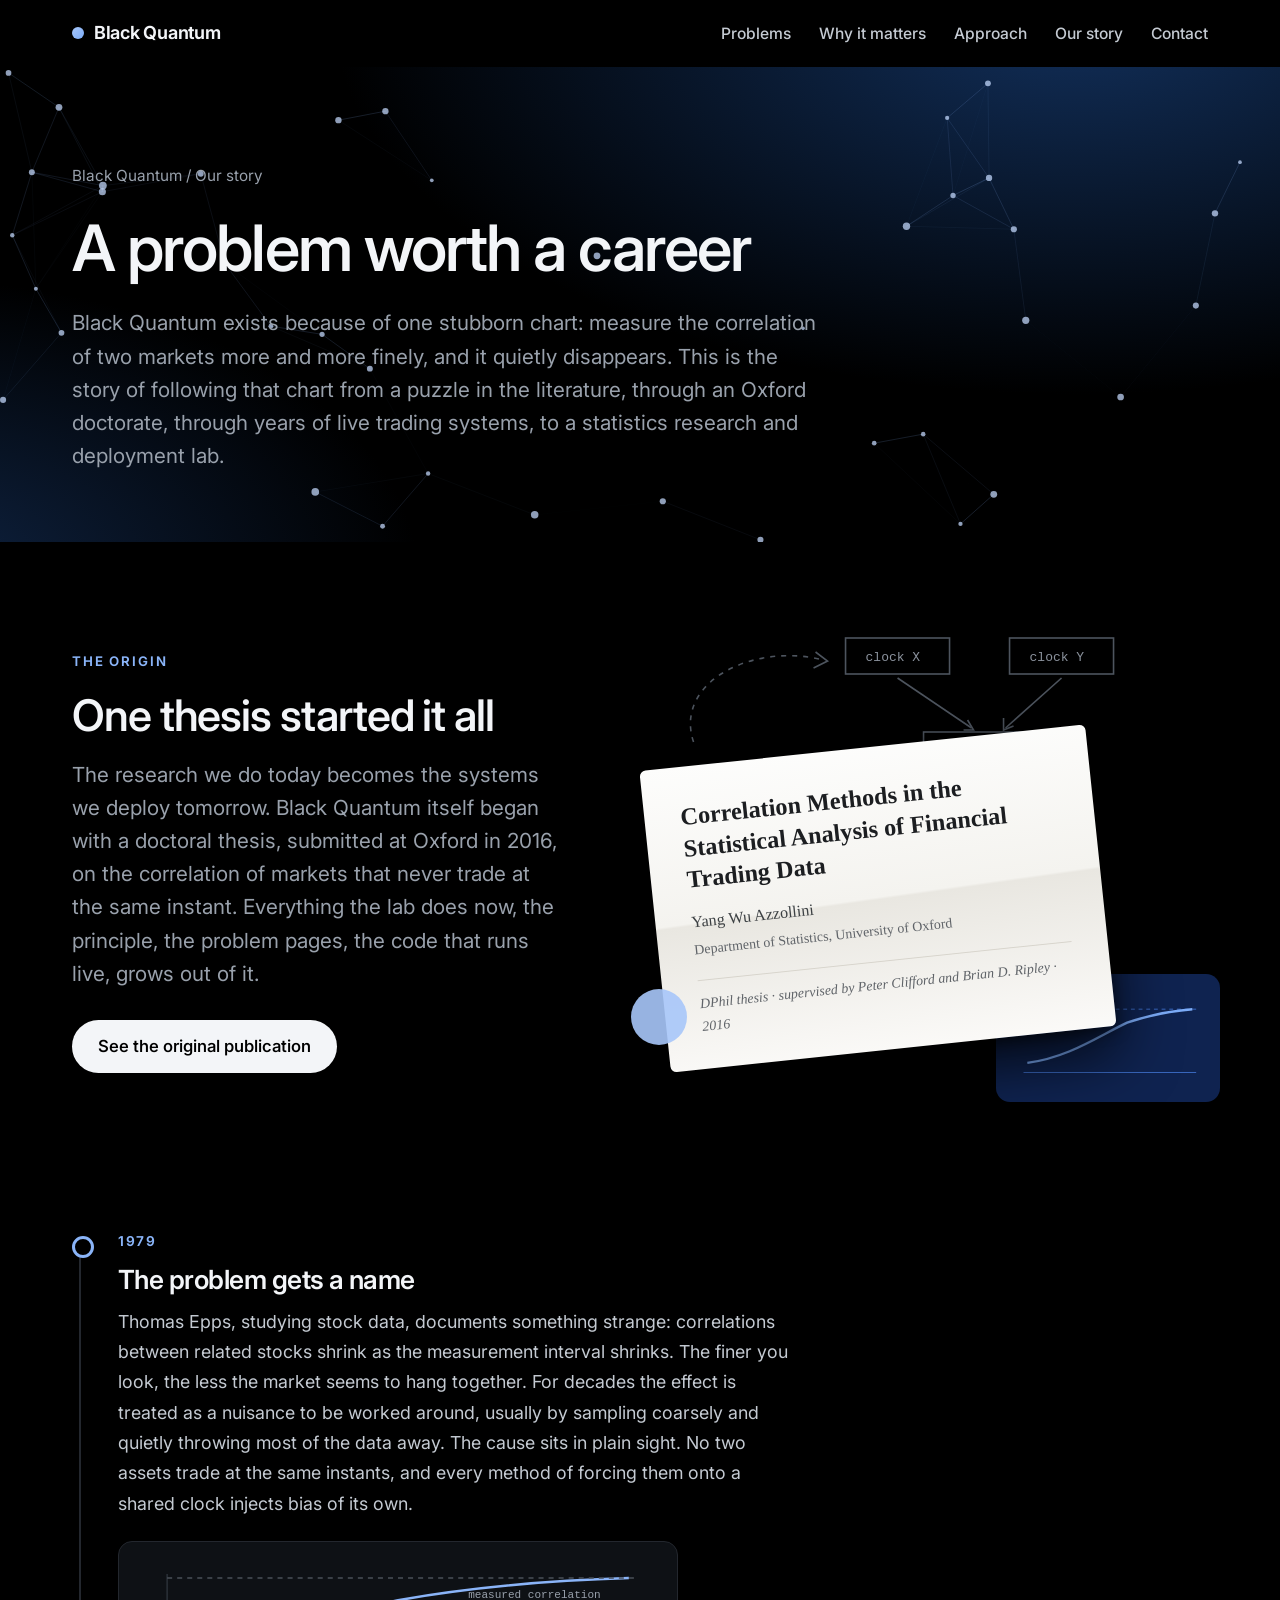
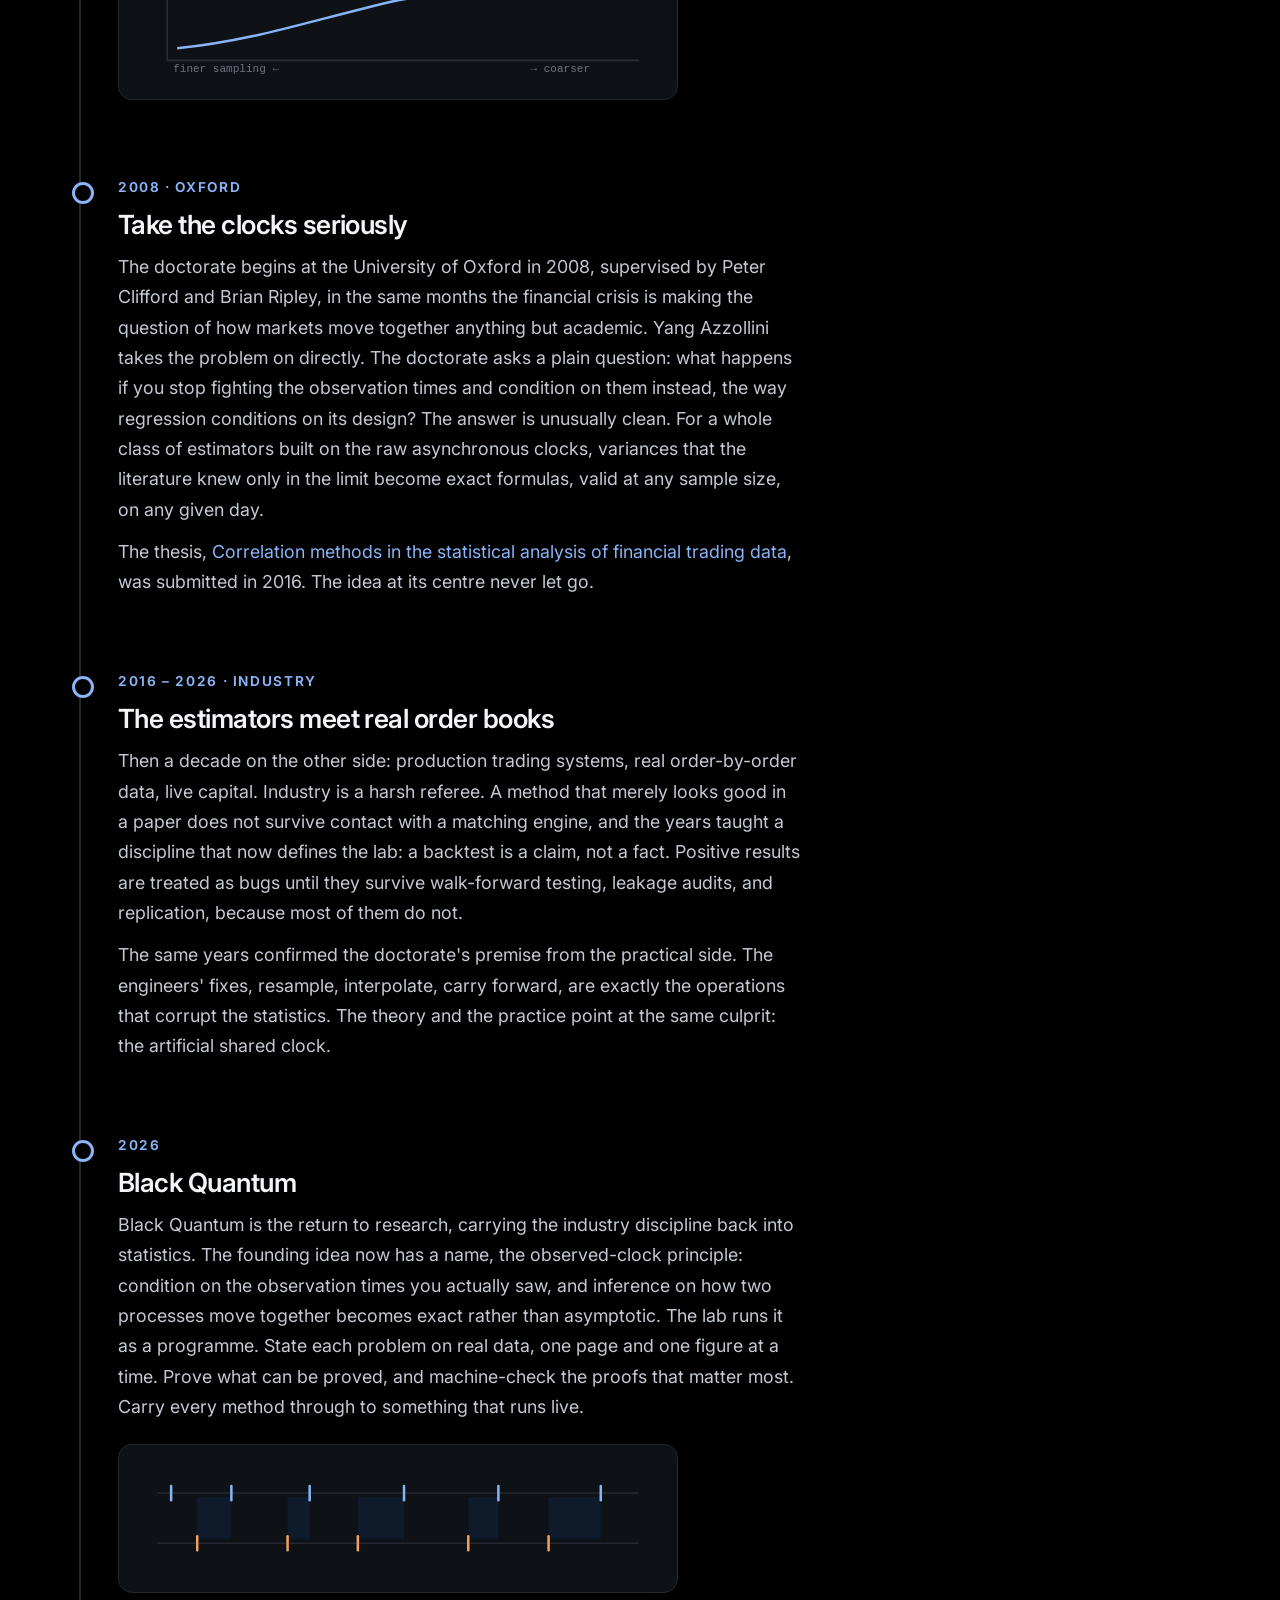
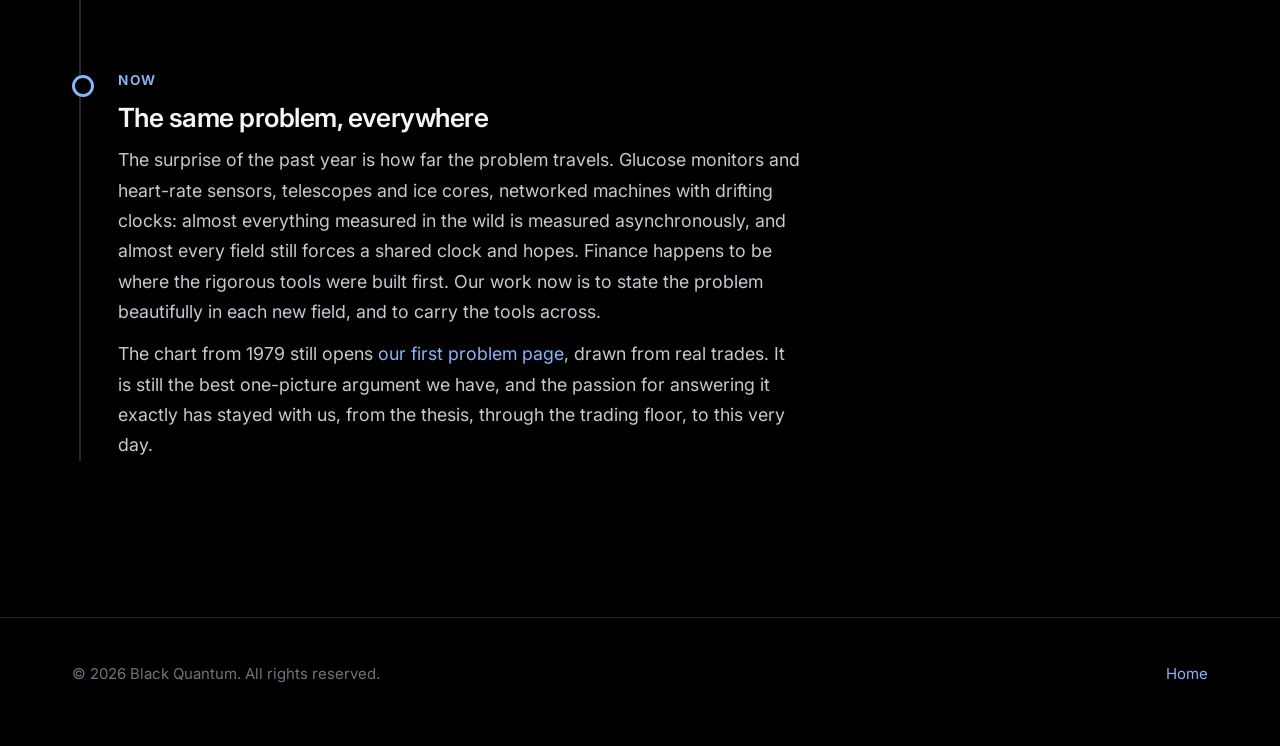
==== commit f55a2028: "Switch to a black background with a full dark palette Tokens flipped to a near-black scheme with ele" ====
--- a/story.html
+++ b/story.html
@@ -3,7 +3,7 @@
 <head>
 <meta charset="UTF-8">
 <meta name="viewport" content="width=device-width, initial-scale=1.0">
-<meta name="color-scheme" content="light">
+<meta name="color-scheme" content="dark">
 <title>Our story — Black Quantum</title>
 <meta name="description" content="How Black Quantum came to be: a problem documented in 1979, a doctorate at Oxford, a decade of live trading systems, and a return to research.">
 <link rel="preconnect" href="https://fonts.googleapis.com">
@@ -26,7 +26,7 @@
   </div>
 </nav>
 
-<header class="page-hero">
+<header class="page-hero" data-constellation>
   <div class="wrap">
     <div class="crumb"><a href="/">Black Quantum</a> / Our story</div>
     <h1>A problem worth a career</h1>
@@ -60,21 +60,21 @@
         <div class="paper-scene" aria-label="The 2016 thesis, with the observed-clock sketch behind it">
           <div class="sketch">
             <svg viewBox="0 0 560 480" xmlns="http://www.w3.org/2000/svg">
-              <g fill="none" stroke="#b8bcc2" stroke-width="1.6">
+              <g fill="none" stroke="#4d545e" stroke-width="1.6">
                 <path d="M60,120 C40,60 120,20 190,38" stroke-dasharray="5 6"/>
                 <path d="M182,30 L194,39 L180,46" stroke-dasharray="none"/>
               </g>
-              <g font-family="ui-monospace, Menlo, monospace" font-size="13" fill="#7a7f85">
-                <rect x="212" y="16" width="104" height="36" fill="none" stroke="#b8bcc2" stroke-width="1.6"/>
+              <g font-family="ui-monospace, Menlo, monospace" font-size="13" fill="#8b929d">
+                <rect x="212" y="16" width="104" height="36" fill="none" stroke="#4d545e" stroke-width="1.6"/>
                 <text x="232" y="39">clock X</text>
-                <rect x="376" y="16" width="104" height="36" fill="none" stroke="#b8bcc2" stroke-width="1.6"/>
+                <rect x="376" y="16" width="104" height="36" fill="none" stroke="#4d545e" stroke-width="1.6"/>
                 <text x="396" y="39">clock Y</text>
-                <rect x="290" y="110" width="130" height="36" fill="none" stroke="#b8bcc2" stroke-width="1.6"/>
+                <rect x="290" y="110" width="130" height="36" fill="none" stroke="#4d545e" stroke-width="1.6"/>
                 <text x="304" y="133">overlaps Γ</text>
-                <rect x="270" y="204" width="170" height="36" fill="none" stroke="#b8bcc2" stroke-width="1.6"/>
+                <rect x="270" y="204" width="170" height="36" fill="none" stroke="#4d545e" stroke-width="1.6"/>
                 <text x="284" y="227">exact variance</text>
               </g>
-              <g fill="none" stroke="#b8bcc2" stroke-width="1.6">
+              <g fill="none" stroke="#4d545e" stroke-width="1.6">
                 <path d="M264,56 L338,106"/><path d="M330,108 L340,108 L334,98"/>
                 <path d="M428,56 L372,106"/><path d="M370,96 L370,108 L380,104"/>
                 <path d="M355,150 L355,200"/><path d="M349,192 L355,202 L361,192"/>
@@ -119,13 +119,13 @@
           </p>
           <div class="vignette">
             <svg viewBox="0 0 520 120" xmlns="http://www.w3.org/2000/svg" role="img" aria-label="A correlation estimate collapsing as sampling tightens">
-              <line x1="30" y1="100" x2="500" y2="100" stroke="#dadce0" stroke-width="1.5"/>
-              <line x1="30" y1="100" x2="30" y2="14" stroke="#dadce0" stroke-width="1.5"/>
-              <path d="M40,88 C120,80 180,58 260,40 C340,26 420,20 490,18" fill="none" stroke="#0b57d0" stroke-width="2.5"/>
-              <line x1="30" y1="18" x2="500" y2="18" stroke="#bdc1c6" stroke-width="1.5" stroke-dasharray="5 5"/>
-              <text x="36" y="112" font-size="11" fill="#9aa0a6" font-family="ui-monospace, Menlo, monospace">finer sampling ←</text>
-              <text x="392" y="112" font-size="11" fill="#9aa0a6" font-family="ui-monospace, Menlo, monospace">→ coarser</text>
-              <text x="330" y="38" font-size="11" fill="#5f6368" font-family="ui-monospace, Menlo, monospace">measured correlation</text>
+              <line x1="30" y1="100" x2="500" y2="100" stroke="#2b3038" stroke-width="1.5"/>
+              <line x1="30" y1="100" x2="30" y2="14" stroke="#2b3038" stroke-width="1.5"/>
+              <path d="M40,88 C120,80 180,58 260,40 C340,26 420,20 490,18" fill="none" stroke="#8ab4f8" stroke-width="2.5"/>
+              <line x1="30" y1="18" x2="500" y2="18" stroke="#4a5058" stroke-width="1.5" stroke-dasharray="5 5"/>
+              <text x="36" y="112" font-size="11" fill="#6d7480" font-family="ui-monospace, Menlo, monospace">finer sampling ←</text>
+              <text x="392" y="112" font-size="11" fill="#6d7480" font-family="ui-monospace, Menlo, monospace">→ coarser</text>
+              <text x="330" y="38" font-size="11" fill="#99a1ac" font-family="ui-monospace, Menlo, monospace">measured correlation</text>
             </svg>
           </div>
         </div>
@@ -193,14 +193,14 @@
                 <rect x="330" y="34" width="30" height="42" fill="#1a73e8" fill-opacity="0.10"/>
                 <rect x="410" y="34" width="52" height="42" fill="#1a73e8" fill-opacity="0.10"/>
               </g>
-              <line x1="20" y1="30" x2="500" y2="30" stroke="#e6e8eb" stroke-width="1.5"/>
-              <g stroke="#0b57d0" stroke-width="2.5" stroke-linecap="round">
+              <line x1="20" y1="30" x2="500" y2="30" stroke="#242830" stroke-width="1.5"/>
+              <g stroke="#8ab4f8" stroke-width="2.5" stroke-linecap="round">
                 <line x1="34" y1="23" x2="34" y2="37"/><line x1="94" y1="23" x2="94" y2="37"/>
                 <line x1="172" y1="23" x2="172" y2="37"/><line x1="266" y1="23" x2="266" y2="37"/>
                 <line x1="360" y1="23" x2="360" y2="37"/><line x1="462" y1="23" x2="462" y2="37"/>
               </g>
-              <line x1="20" y1="80" x2="500" y2="80" stroke="#e6e8eb" stroke-width="1.5"/>
-              <g stroke="#e8710a" stroke-width="2.5" stroke-linecap="round">
+              <line x1="20" y1="80" x2="500" y2="80" stroke="#242830" stroke-width="1.5"/>
+              <g stroke="#f2a15c" stroke-width="2.5" stroke-linecap="round">
                 <line x1="60" y1="73" x2="60" y2="87"/><line x1="150" y1="73" x2="150" y2="87"/>
                 <line x1="220" y1="73" x2="220" y2="87"/><line x1="330" y1="73" x2="330" y2="87"/>
                 <line x1="410" y1="73" x2="410" y2="87"/>
@@ -241,6 +241,7 @@
   </div>
 </footer>
 
+<script src="/constellation.js"></script>
 <script>
 (function () {
   var nav = document.getElementById('topnav');
--- a/style.css
+++ b/style.css
@@ -1,20 +1,21 @@
-/* Black Quantum — site design system (light, editorial) */
+/* Black Quantum — site design system (dark, editorial) */
 
 :root {
-  --bg: #ffffff;
-  --bg-soft: #f6f8fa;
-  --bg-tint: #eef4fe;
-  --ink: #171a1f;
-  --ink-2: #3c4043;
-  --muted: #5f6368;
-  --faint: #9aa0a6;
-  --line: #e6e8eb;
-  --blue: #0b57d0;
-  --blue-bright: #1a73e8;
-  --blue-soft: #d3e3fd;
-  --orange: #e8710a;
-  --grad-hero: radial-gradient(1200px 600px at 85% -10%, #d3e3fd 0%, rgba(211,227,253,0) 60%),
-               radial-gradient(900px 500px at -10% 110%, #e7f0fe 0%, rgba(231,240,254,0) 55%);
+  --bg: #000000;
+  --bg-soft: #0b0d10;
+  --bg-tint: #101a2b;
+  --surface: #0e1115;
+  --ink: #f3f5f8;
+  --ink-2: #c4cad2;
+  --muted: #99a1ac;
+  --faint: #6d7480;
+  --line: #23272e;
+  --blue: #8ab4f8;
+  --blue-bright: #a8c7fa;
+  --blue-soft: #1b2b47;
+  --orange: #f2a15c;
+  --grad-hero: radial-gradient(1200px 620px at 84% -12%, #12305c 0%, rgba(18,48,92,0) 62%),
+               radial-gradient(900px 520px at -8% 108%, #0f2444 0%, rgba(15,36,68,0) 58%);
   --max: 1200px;
   --radius: 20px;
   font-size: 17px;
@@ -32,14 +33,14 @@
 }
 a { color: var(--blue); text-decoration: none; }
 a:hover { text-decoration: underline; }
-::selection { background: var(--blue-soft); }
+::selection { background: var(--blue-soft); color: var(--ink); }
 
 .wrap { max-width: var(--max); margin: 0 auto; padding: 0 32px; }
 
 /* ---------- nav ---------- */
 nav.site {
   position: sticky; top: 0; z-index: 50;
-  background: rgba(255,255,255,0.82);
+  background: rgba(0,0,0,0.72);
   backdrop-filter: saturate(1.4) blur(14px);
   -webkit-backdrop-filter: saturate(1.4) blur(14px);
   border-bottom: 1px solid transparent;
@@ -97,19 +98,23 @@
 }
 header.hero .blob {
   position: absolute; border-radius: 50%; filter: blur(70px); pointer-events: none;
-  opacity: 0.55; z-index: 0;
+  opacity: 0.75; z-index: 0;
 }
 header.hero .blob.b1 {
   width: 520px; height: 520px; right: -120px; top: -160px;
-  background: radial-gradient(circle at 35% 35%, #7cacf8, #d3e3fd 70%);
+  background: radial-gradient(circle at 35% 35%, #1d4a8f, #0a1e3a 70%);
   animation: drift1 26s ease-in-out infinite alternate;
 }
 header.hero .blob.b2 {
   width: 420px; height: 420px; right: 260px; top: 120px;
-  background: radial-gradient(circle at 60% 40%, #a8c7fa, #e7f0fe 70%);
+  background: radial-gradient(circle at 60% 40%, #163a70, #08182e 70%);
   animation: drift2 32s ease-in-out infinite alternate;
 }
 header.hero .wrap { position: relative; z-index: 1; }
+canvas.constellation {
+  position: absolute; inset: 0; width: 100%; height: 100%;
+  z-index: 0; pointer-events: none; display: block;
+}
 @keyframes drift1 { from { transform: translate(0,0) scale(1); } to { transform: translate(-60px,50px) scale(1.12); } }
 @keyframes drift2 { from { transform: translate(0,0) scale(1); } to { transform: translate(70px,-40px) scale(0.94); } }
 @media (prefers-reduced-motion: reduce) { header.hero .blob { animation: none; } }
@@ -123,9 +128,9 @@
   font-size: 0.98rem; font-weight: 560; transition: all .18s ease;
 }
 .btn:hover { text-decoration: none; }
-.btn.primary { background: var(--ink); color: #fff; }
-.btn.primary:hover { background: var(--blue); }
-.btn.ghost { border: 1px solid var(--line); color: var(--ink); background: #fff; }
+.btn.primary { background: var(--ink); color: #000; }
+.btn.primary:hover { background: var(--blue-bright); color: #06121f; }
+.btn.ghost { border: 1px solid var(--line); color: var(--ink); background: transparent; }
 .btn.ghost:hover { border-color: var(--blue); color: var(--blue); }
 .hero-figure { margin-top: 72px; }
 .hero-figure svg { width: 100%; height: auto; display: block; }
@@ -148,12 +153,12 @@
 a.problem-card {
   display: flex; flex-direction: column;
   border: 1px solid var(--line); border-radius: var(--radius);
-  overflow: hidden; background: #fff; color: var(--ink);
+  overflow: hidden; background: var(--surface); color: var(--ink);
   transition: box-shadow .22s ease, transform .22s ease, border-color .22s ease;
 }
 a.problem-card:hover {
   text-decoration: none;
-  box-shadow: 0 18px 44px rgba(23,26,31,0.10);
+  box-shadow: 0 18px 44px rgba(0,0,0,0.55);
   transform: translateY(-3px);
   border-color: transparent;
 }
@@ -175,7 +180,7 @@
   gap: 18px; margin-top: 52px;
 }
 .tile {
-  border: 1px solid var(--line); border-radius: 16px; background: #fff;
+  border: 1px solid var(--line); border-radius: 16px; background: var(--surface);
   padding: 22px 22px 24px;
 }
 .tile .spot { height: 62px; margin-bottom: 14px; }
@@ -191,14 +196,14 @@
 /* ---------- figure card (charts) ---------- */
 .figure-card {
   border: 1px solid var(--line); border-radius: var(--radius);
-  background: #fff; padding: 28px; margin-top: 48px;
-  box-shadow: 0 10px 34px rgba(23,26,31,0.05);
+  background: var(--surface); padding: 28px; margin-top: 48px;
+  box-shadow: 0 10px 34px rgba(0,0,0,0.5);
 }
 .figure-card .fig-title { font-weight: 600; font-size: 1.02rem; letter-spacing: -0.01em; }
 .figure-card .fig-sub { color: var(--muted); font-size: 0.9rem; margin-top: 3px; }
 .chip-row { display: flex; gap: 8px; margin: 18px 0 14px; flex-wrap: wrap; }
 button.chip {
-  background: #fff; border: 1px solid var(--line); color: var(--muted);
+  background: transparent; border: 1px solid var(--line); color: var(--muted);
   border-radius: 999px; padding: 7px 16px; font-size: 0.88rem; font-weight: 550;
   cursor: pointer; font-family: inherit; transition: all .15s ease;
 }
@@ -275,8 +280,8 @@
 /* ---------- diagrams (problem pages) ---------- */
 figure.diagram {
   margin: 44px 0; border: 1px solid var(--line); border-radius: var(--radius);
-  background: #fff; padding: 26px 26px 20px;
-  box-shadow: 0 8px 26px rgba(23,26,31,0.04);
+  background: var(--surface); padding: 26px 26px 20px;
+  box-shadow: 0 8px 26px rgba(0,0,0,0.45);
 }
 figure.diagram svg { width: 100%; height: auto; display: block; }
 figure.diagram figcaption {
@@ -296,7 +301,7 @@
   background: linear-gradient(178deg, #fdfdfc 0%, #f4f3ef 49.6%, #e9e7e1 50.4%, #fbfaf8 100%);
   border-radius: 6px; padding: 34px 36px 30px;
   transform: rotate(-6deg);
-  box-shadow: 0 26px 60px rgba(23,26,31,0.22), 0 4px 14px rgba(23,26,31,0.10);
+  box-shadow: 0 26px 60px rgba(0,0,0,0.75), 0 4px 14px rgba(0,0,0,0.5);
 }
 .paper-card .ptitle {
   font-family: Georgia, "Times New Roman", serif;
@@ -323,7 +328,7 @@
 .paper-scene .mini-chart {
   position: absolute; right: -2%; bottom: 0; width: 38%;
   background: #0f2350; border-radius: 14px; padding: 16px;
-  box-shadow: 0 18px 44px rgba(23,26,31,0.25);
+  box-shadow: 0 18px 44px rgba(0,0,0,0.6);
 }
 .paper-scene .mini-chart svg { width: 100%; height: auto; display: block; }
 
@@ -338,7 +343,7 @@
 .era::before {
   content: ""; position: absolute; left: 0; top: 6px;
   width: 16px; height: 16px; border-radius: 50%;
-  background: #fff; border: 3px solid var(--blue);
+  background: var(--bg); border: 3px solid var(--blue);
 }
 .era .when {
   font-size: 0.8rem; font-weight: 650; letter-spacing: 0.12em;
@@ -351,12 +356,16 @@
 .era p { color: var(--ink-2); font-size: 1.05rem; line-height: 1.7; max-width: 62ch; margin-top: 12px; }
 .era .vignette {
   margin: 22px 0 4px; border: 1px solid var(--line); border-radius: 14px;
-  background: var(--bg-soft); padding: 18px; max-width: 560px;
+  background: var(--surface); padding: 18px; max-width: 560px;
 }
 .era .vignette svg { width: 100%; height: auto; display: block; }
 
 /* ---------- problem page hero ---------- */
-header.page-hero { background: var(--grad-hero); padding: 96px 0 70px; }
+header.page-hero {
+  background: var(--grad-hero); padding: 96px 0 70px;
+  position: relative; overflow: hidden;
+}
+header.page-hero .wrap { position: relative; z-index: 1; }
 header.page-hero .crumb { font-size: 0.9rem; color: var(--muted); margin-bottom: 26px; }
 header.page-hero .crumb a { color: var(--muted); }
 header.page-hero .crumb a:hover { color: var(--blue); }
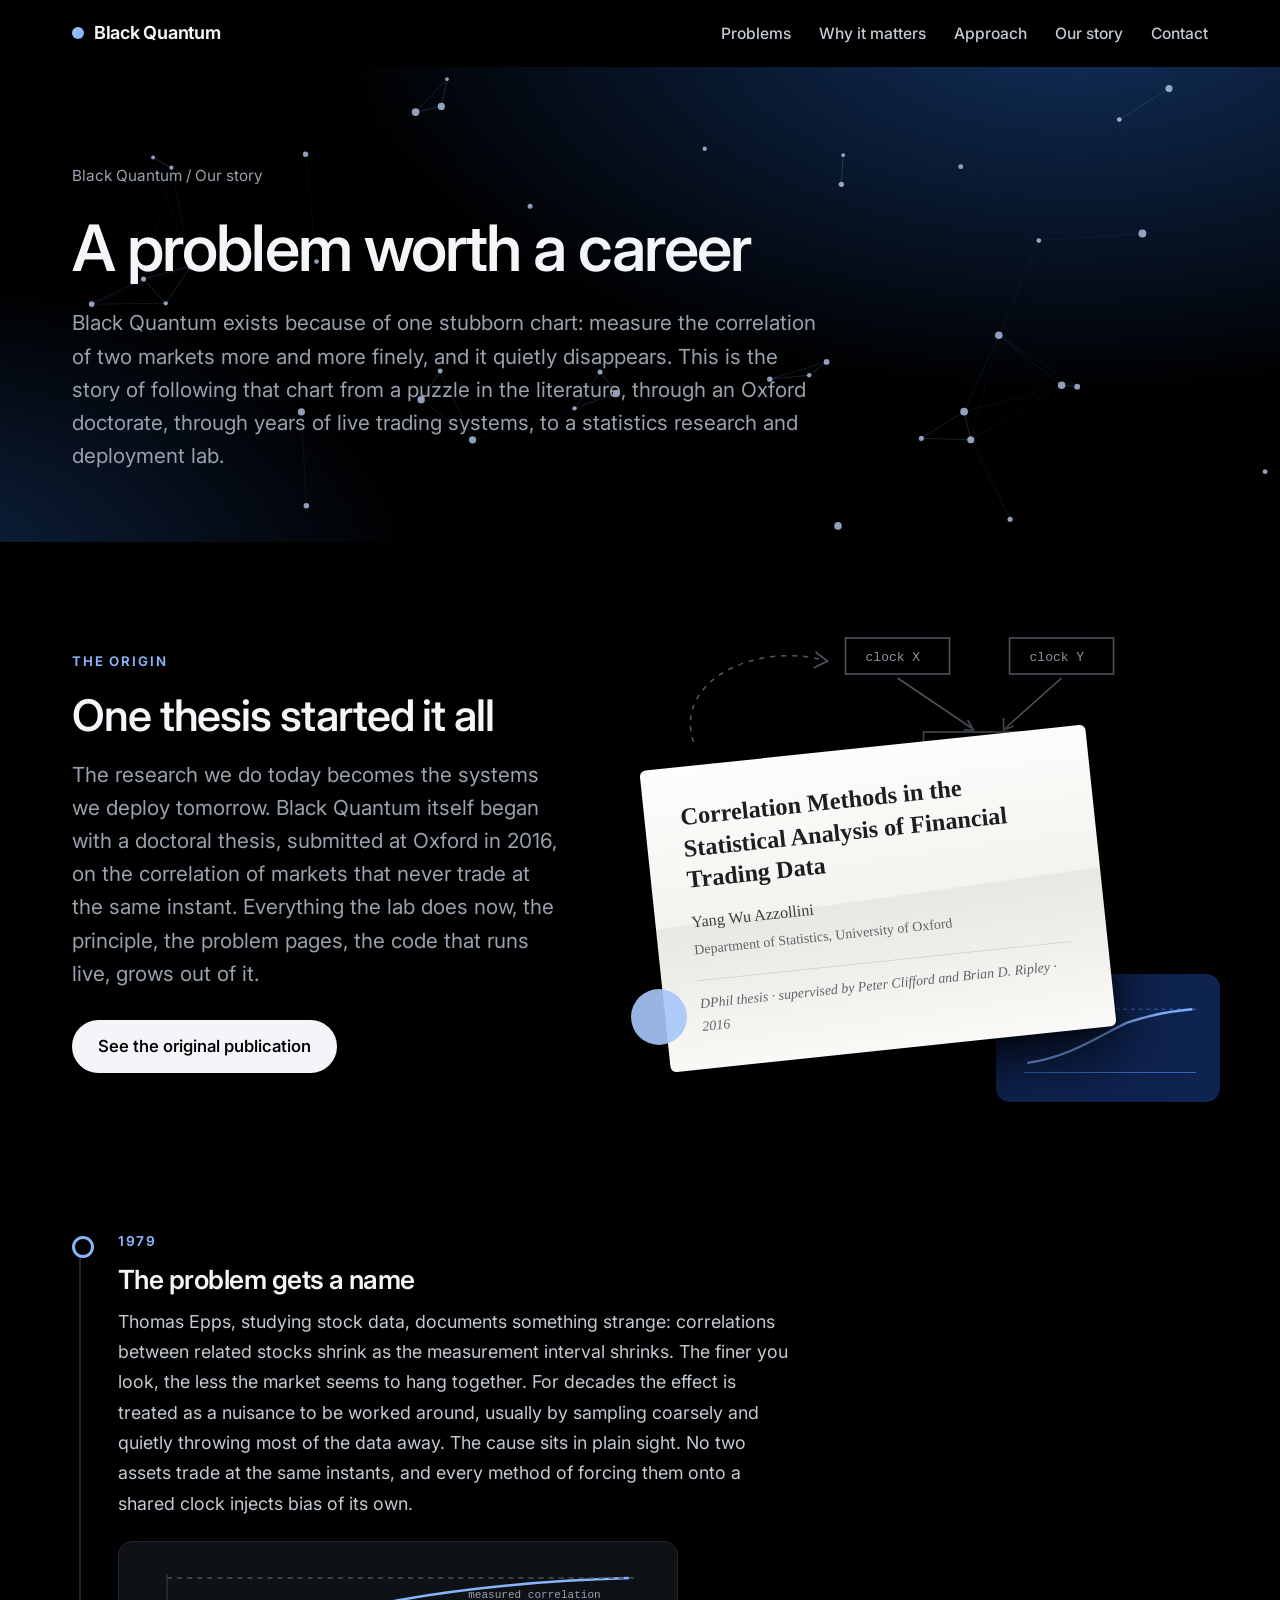
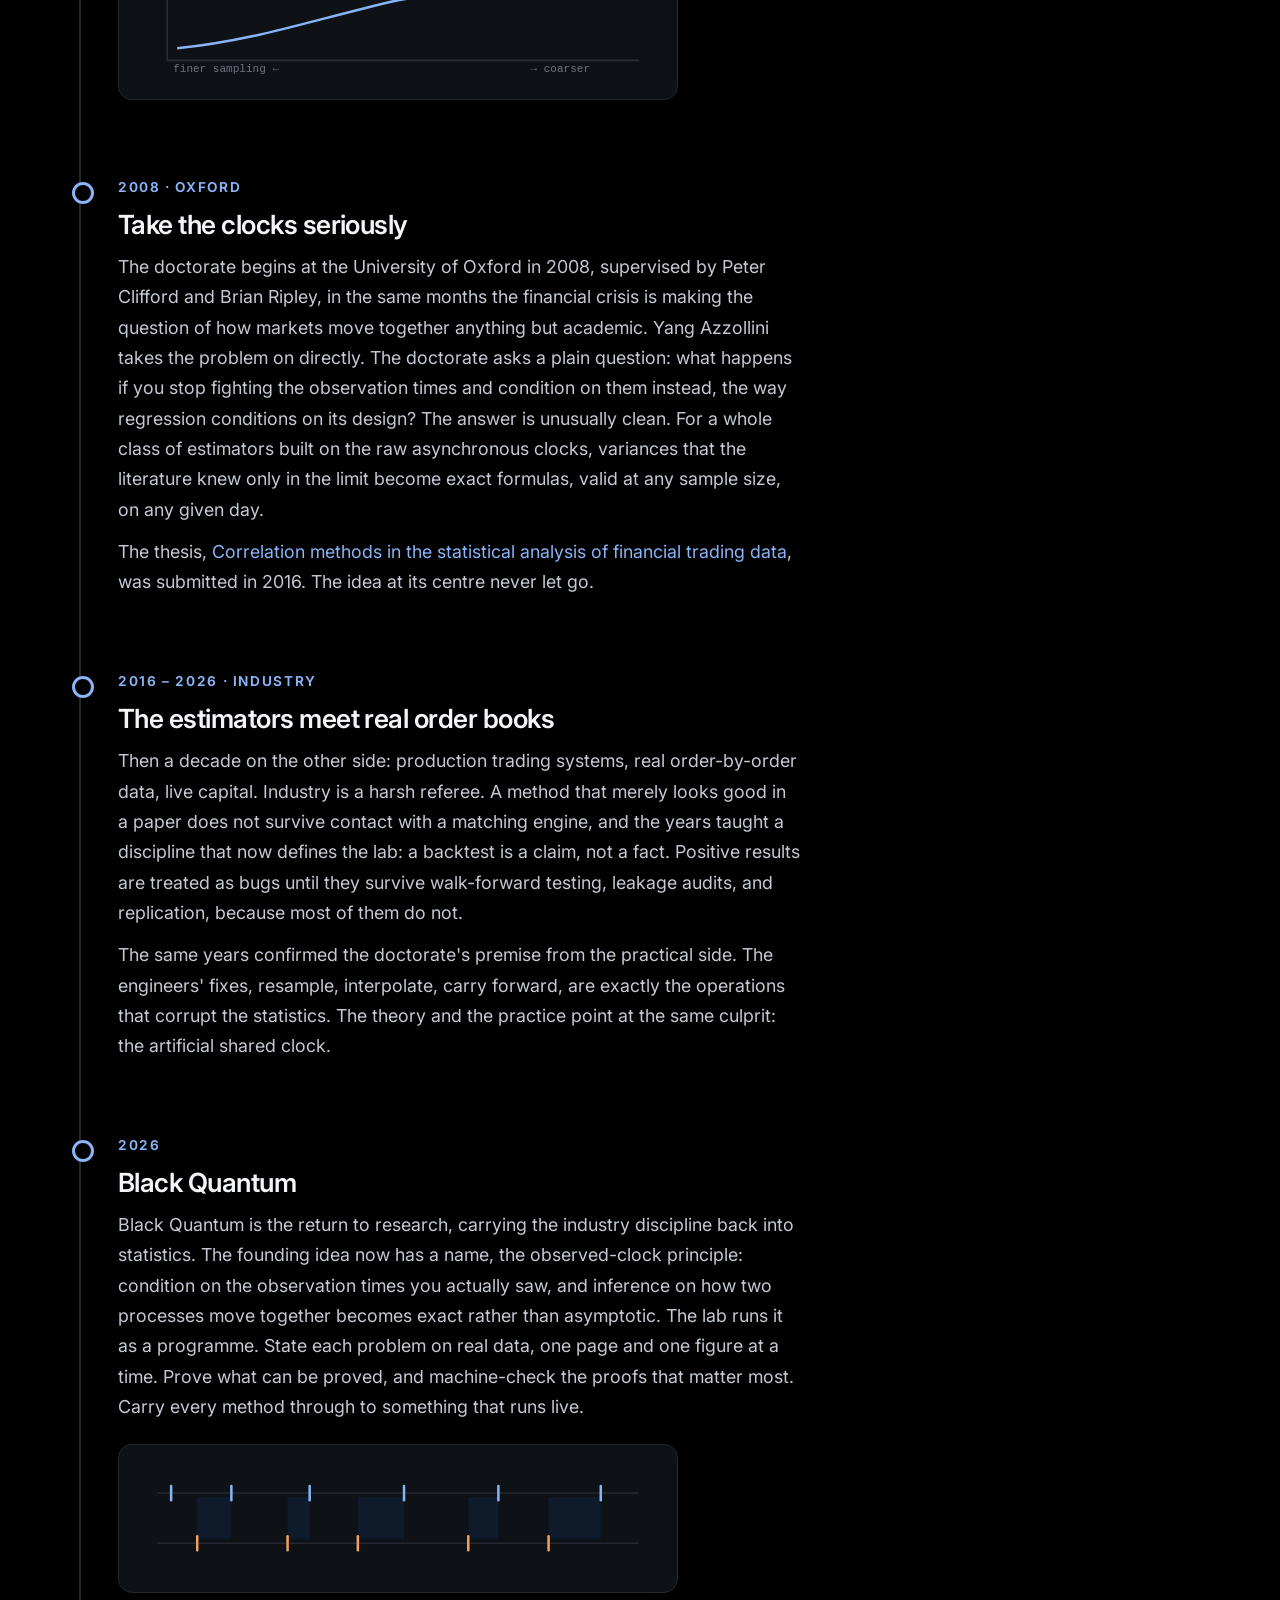
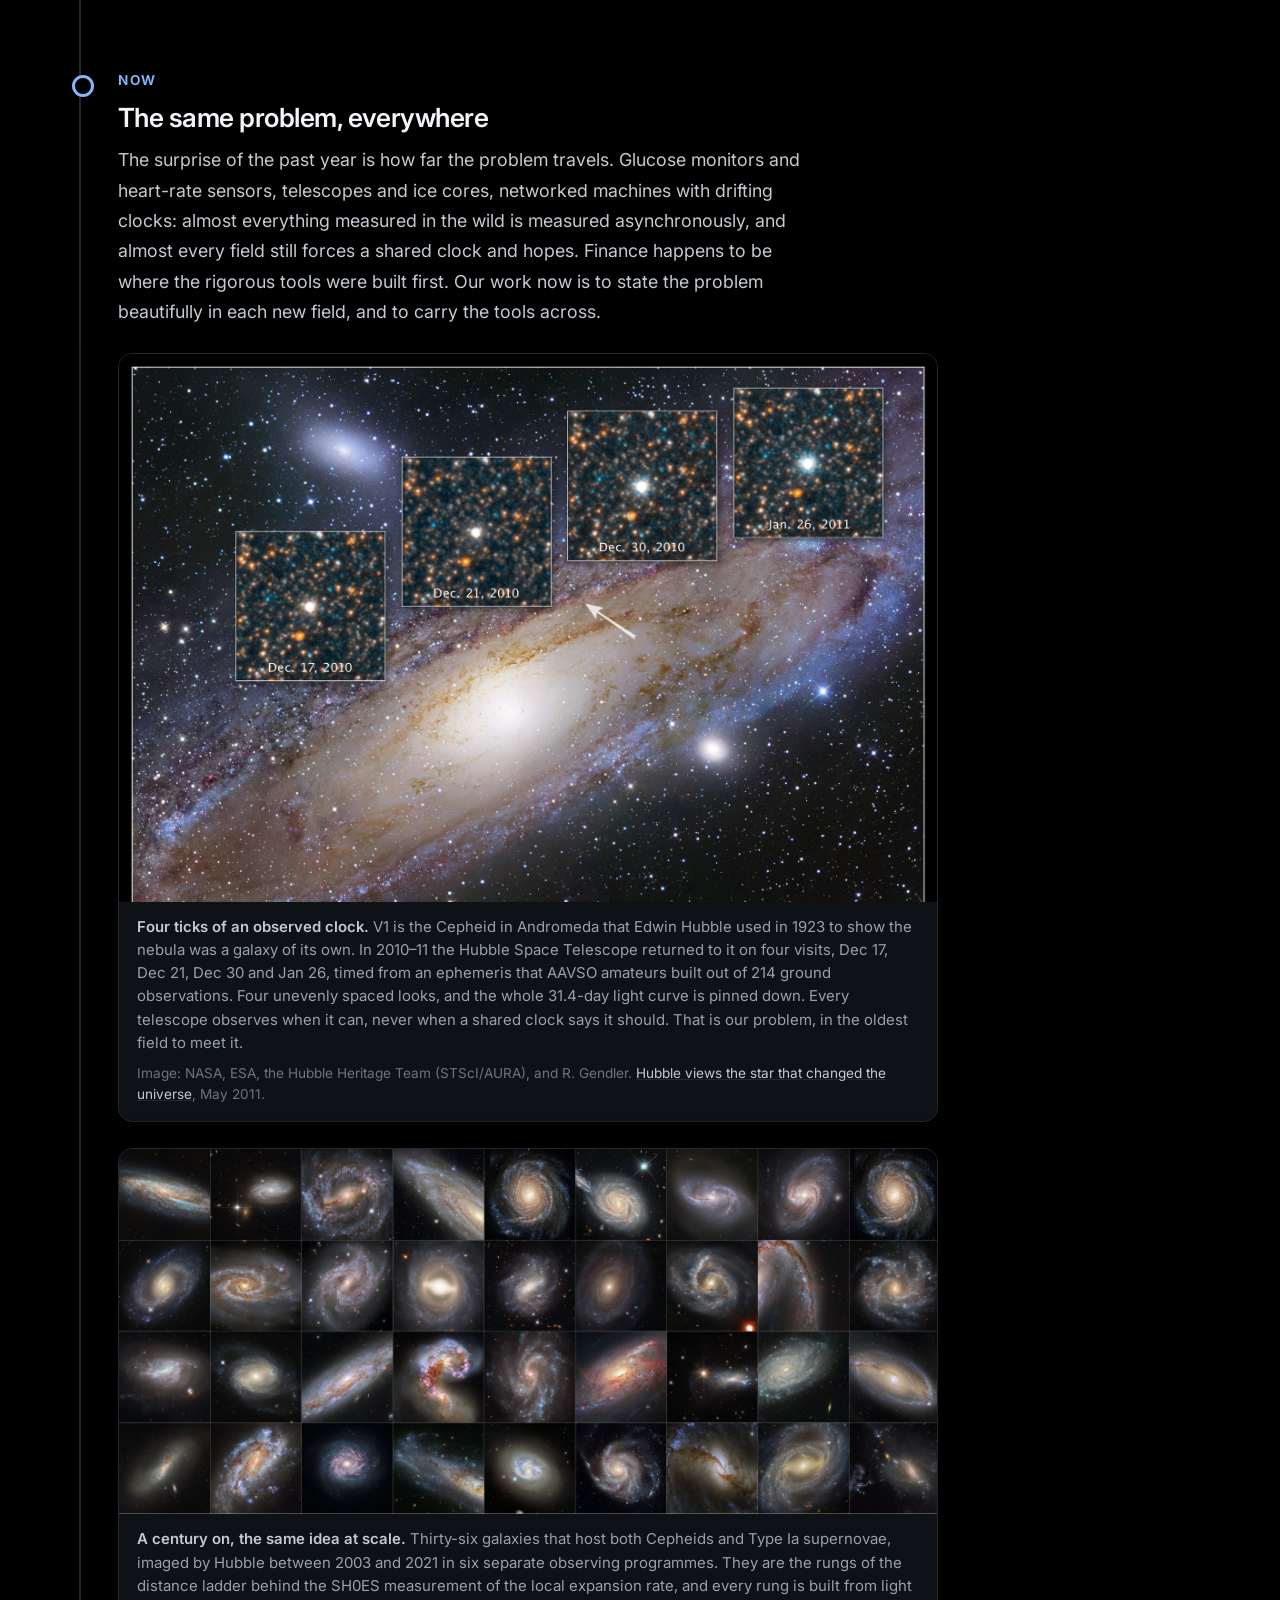
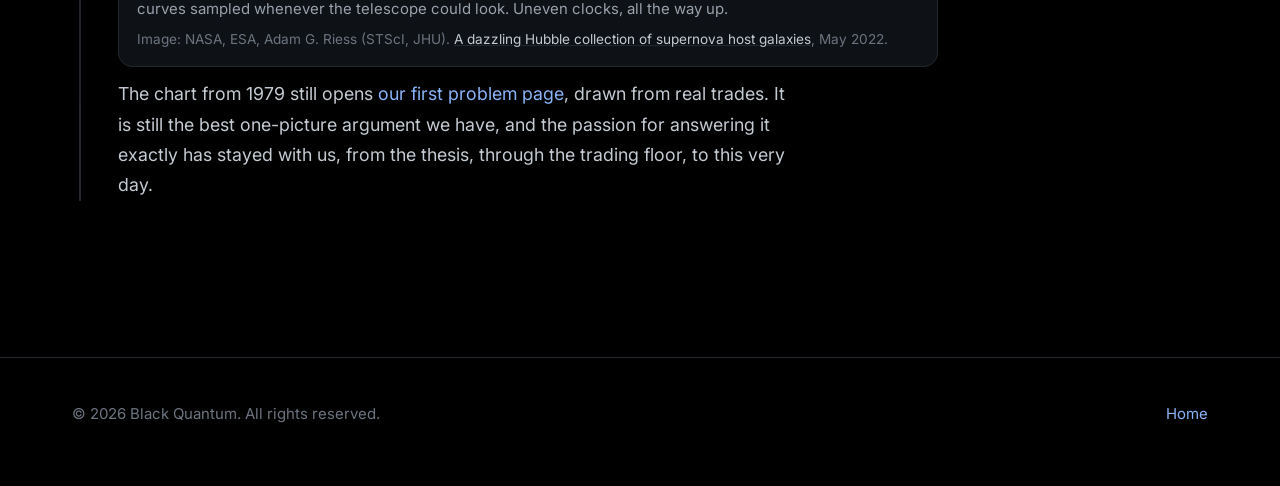
==== commit 91ed56eb: "Story: add Hubble V1 and SH0ES host-galaxy figures Co-Authored-By: Claude Fable 5.1 <noreply@anthrop" ====
--- a/story.html
+++ b/story.html
@@ -221,6 +221,34 @@
             built first. Our work now is to state the problem beautifully in each new
             field, and to carry the tools across.
           </p>
+          <figure class="photo" id="v1">
+            <a href="/assets/m31-v1-hubble-full.jpg"><img src="/assets/m31-v1-hubble.jpg" width="1800" height="1205" loading="lazy"
+              alt="The Andromeda galaxy with four Hubble close-ups of the Cepheid variable V1, dated Dec 17, Dec 21 and Dec 30, 2010 and Jan 26, 2011, showing the star brightening and fading."></a>
+            <figcaption>
+              <strong>Four ticks of an observed clock.</strong> V1 is the Cepheid in Andromeda
+              that Edwin Hubble used in 1923 to show the nebula was a galaxy of its own. In
+              2010&ndash;11 the Hubble Space Telescope returned to it on four visits, Dec 17, Dec 21,
+              Dec 30 and Jan 26, timed from an ephemeris that AAVSO amateurs built out of 214
+              ground observations. Four unevenly spaced looks, and the whole 31.4-day light
+              curve is pinned down. Every telescope observes when it can, never when a
+              shared clock says it should. That is our problem, in the oldest field to meet it.
+              <span class="credit">Image: NASA, ESA, the Hubble Heritage Team (STScI/AURA), and R. Gendler.
+              <a href="https://science.nasa.gov/missions/hubble/hubble-views-the-star-that-changed-the-universe/">Hubble views the star that changed the universe</a>, May 2011.</span>
+            </figcaption>
+          </figure>
+          <figure class="photo" id="hosts">
+            <a href="/assets/shoes-hosts-hubble-full.jpg"><img src="/assets/shoes-hosts-hubble.jpg" width="1800" height="804" loading="lazy"
+              alt="A grid of 36 Hubble images of spiral galaxies, each a host to both Cepheid variables and a Type Ia supernova."></a>
+            <figcaption>
+              <strong>A century on, the same idea at scale.</strong> Thirty-six galaxies that host
+              both Cepheids and Type Ia supernovae, imaged by Hubble between 2003 and 2021 in six
+              separate observing programmes. They are the rungs of the distance ladder behind the
+              SH0ES measurement of the local expansion rate, and every rung is built from light
+              curves sampled whenever the telescope could look. Uneven clocks, all the way up.
+              <span class="credit">Image: NASA, ESA, Adam G. Riess (STScI, JHU).
+              <a href="https://esahubble.org/news/heic2208/">A dazzling Hubble collection of supernova host galaxies</a>, May 2022.</span>
+            </figcaption>
+          </figure>
           <p>
             The chart from 1979 still opens <a href="/problems/futures.html">our first
             problem page</a>, drawn from real trades. It is still the best one-picture
--- a/style.css
+++ b/style.css
@@ -374,3 +374,20 @@
   line-height: 1.07; letter-spacing: -0.03em; font-weight: 560; max-width: 24ch;
 }
 header.page-hero .sub { font-size: 1.22rem; color: var(--muted); max-width: 58ch; margin-top: 24px; line-height: 1.6; }
+
+/* ---------- photographs (story, tiles) ---------- */
+.era figure.photo {
+  margin: 26px 0 8px; max-width: 820px;
+  border: 1px solid var(--line); border-radius: 14px; overflow: hidden;
+  background: var(--surface); box-shadow: 0 14px 40px rgba(0,0,0,0.55);
+}
+.era figure.photo img { width: 100%; height: auto; display: block; }
+.era figure.photo figcaption {
+  padding: 14px 18px 16px; font-size: 0.88rem; color: var(--muted); line-height: 1.55;
+}
+.era figure.photo figcaption strong { color: var(--ink-2); font-weight: 600; }
+.era figure.photo figcaption .credit { display: block; margin-top: 8px; font-size: 0.8rem; color: var(--faint); }
+.era figure.photo figcaption a { color: var(--ink-2); text-decoration: underline; text-decoration-color: var(--line); }
+.era figure.photo figcaption a:hover { text-decoration-color: var(--blue); }
+.tile .spot a { display: block; height: 100%; }
+.tile .spot img { width: 100%; height: 100%; object-fit: cover; display: block; border-radius: 8px; }
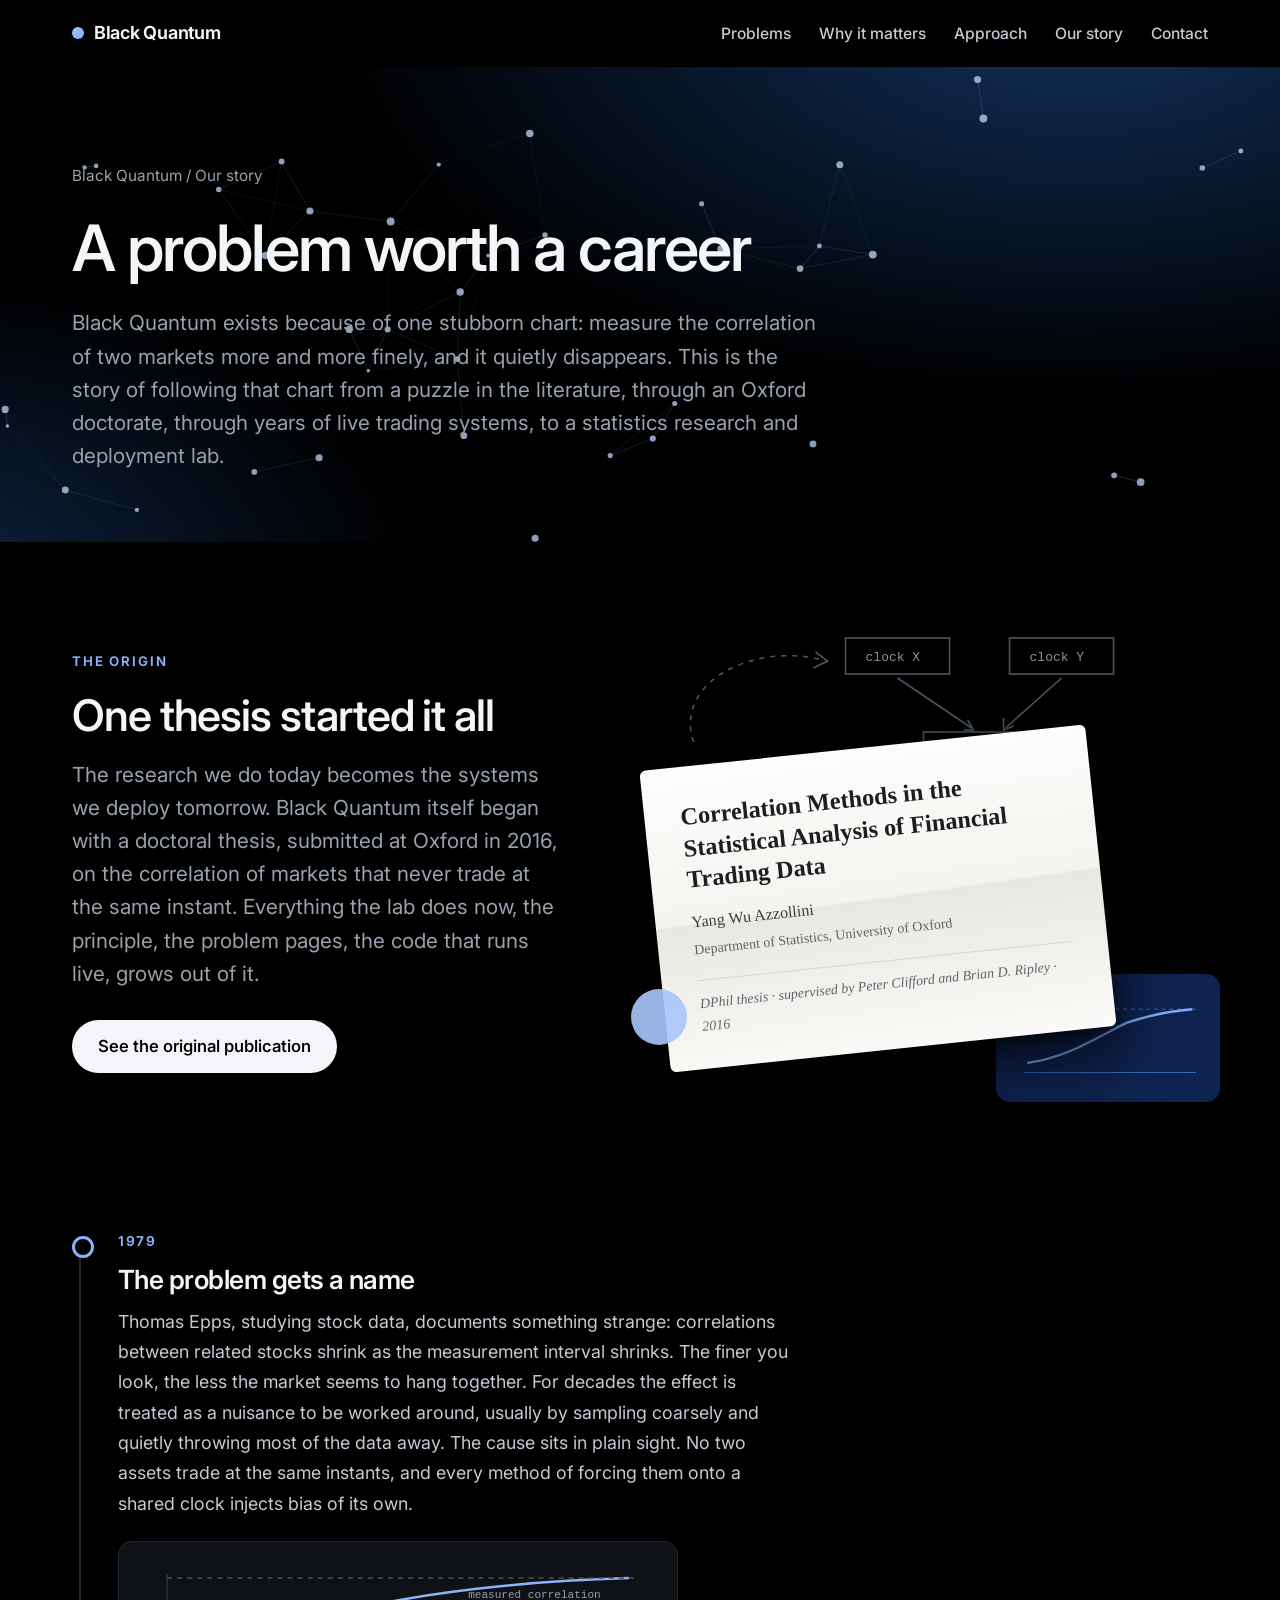
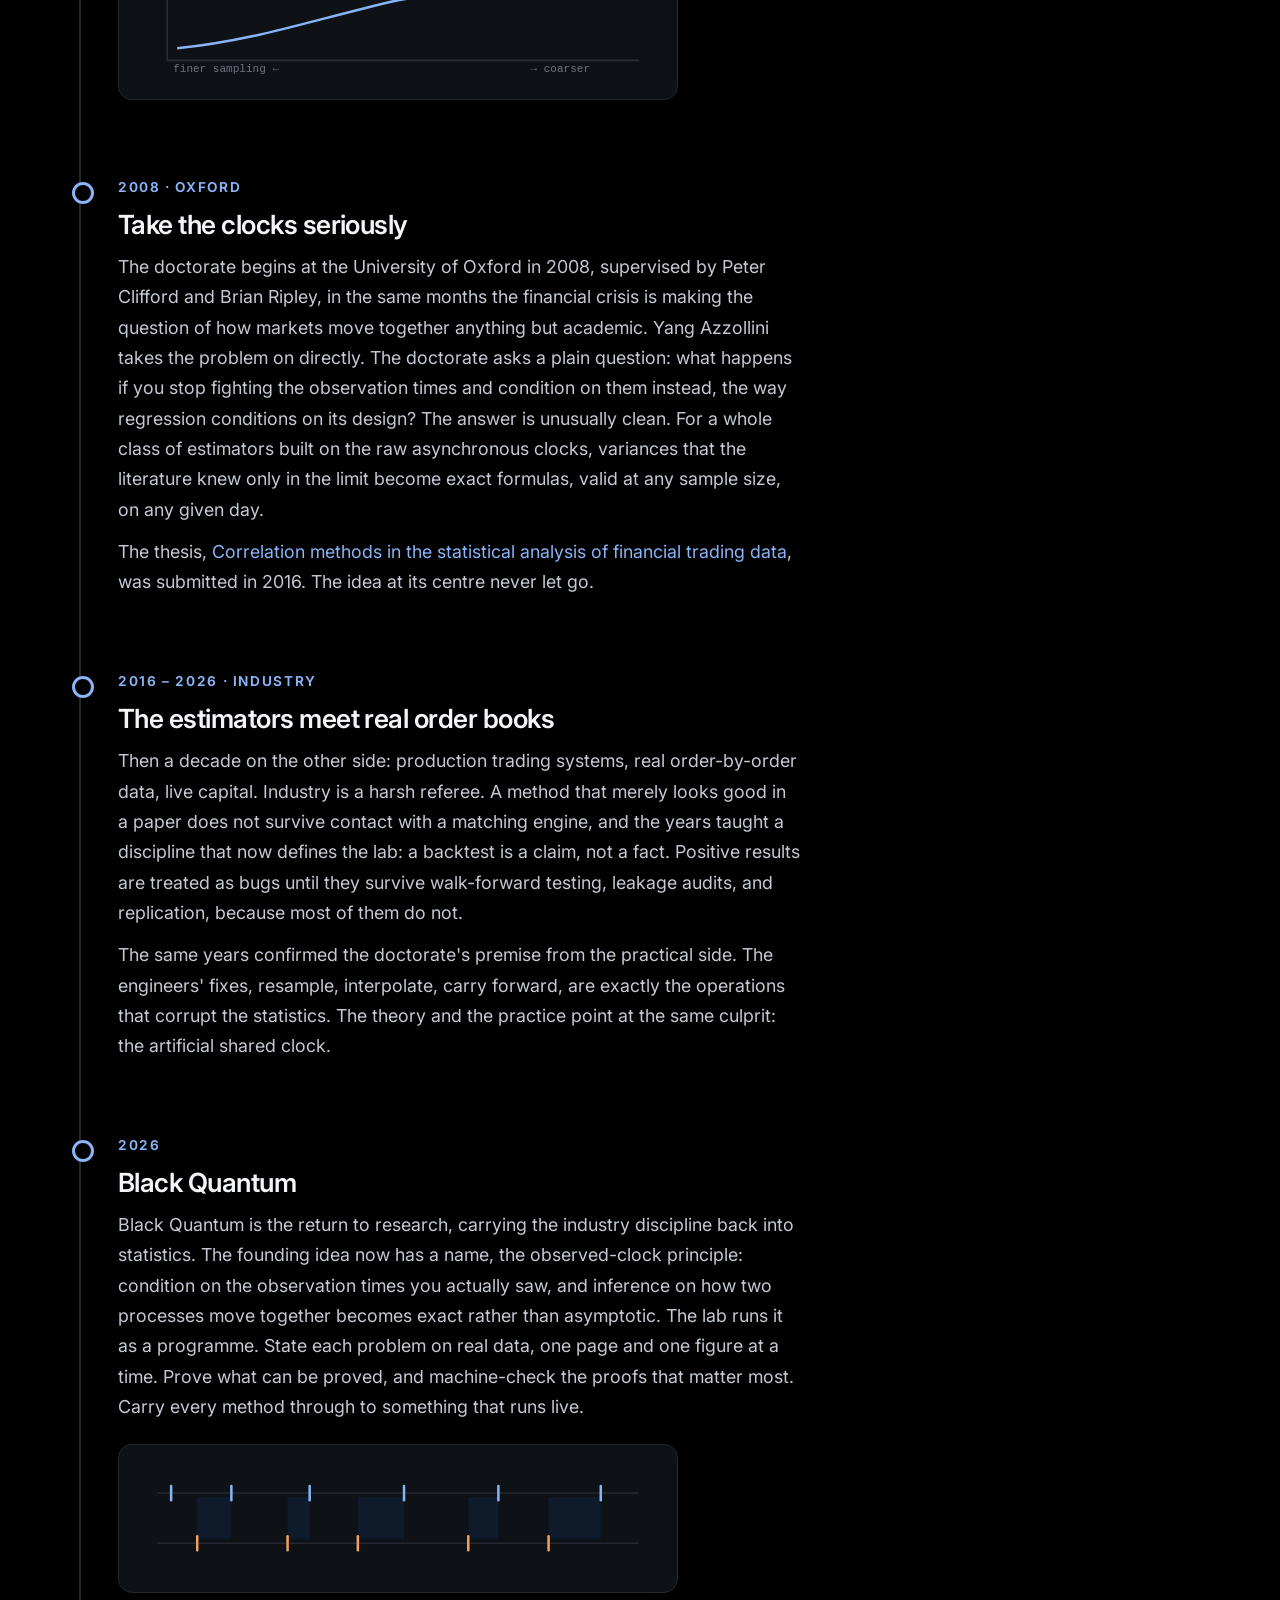
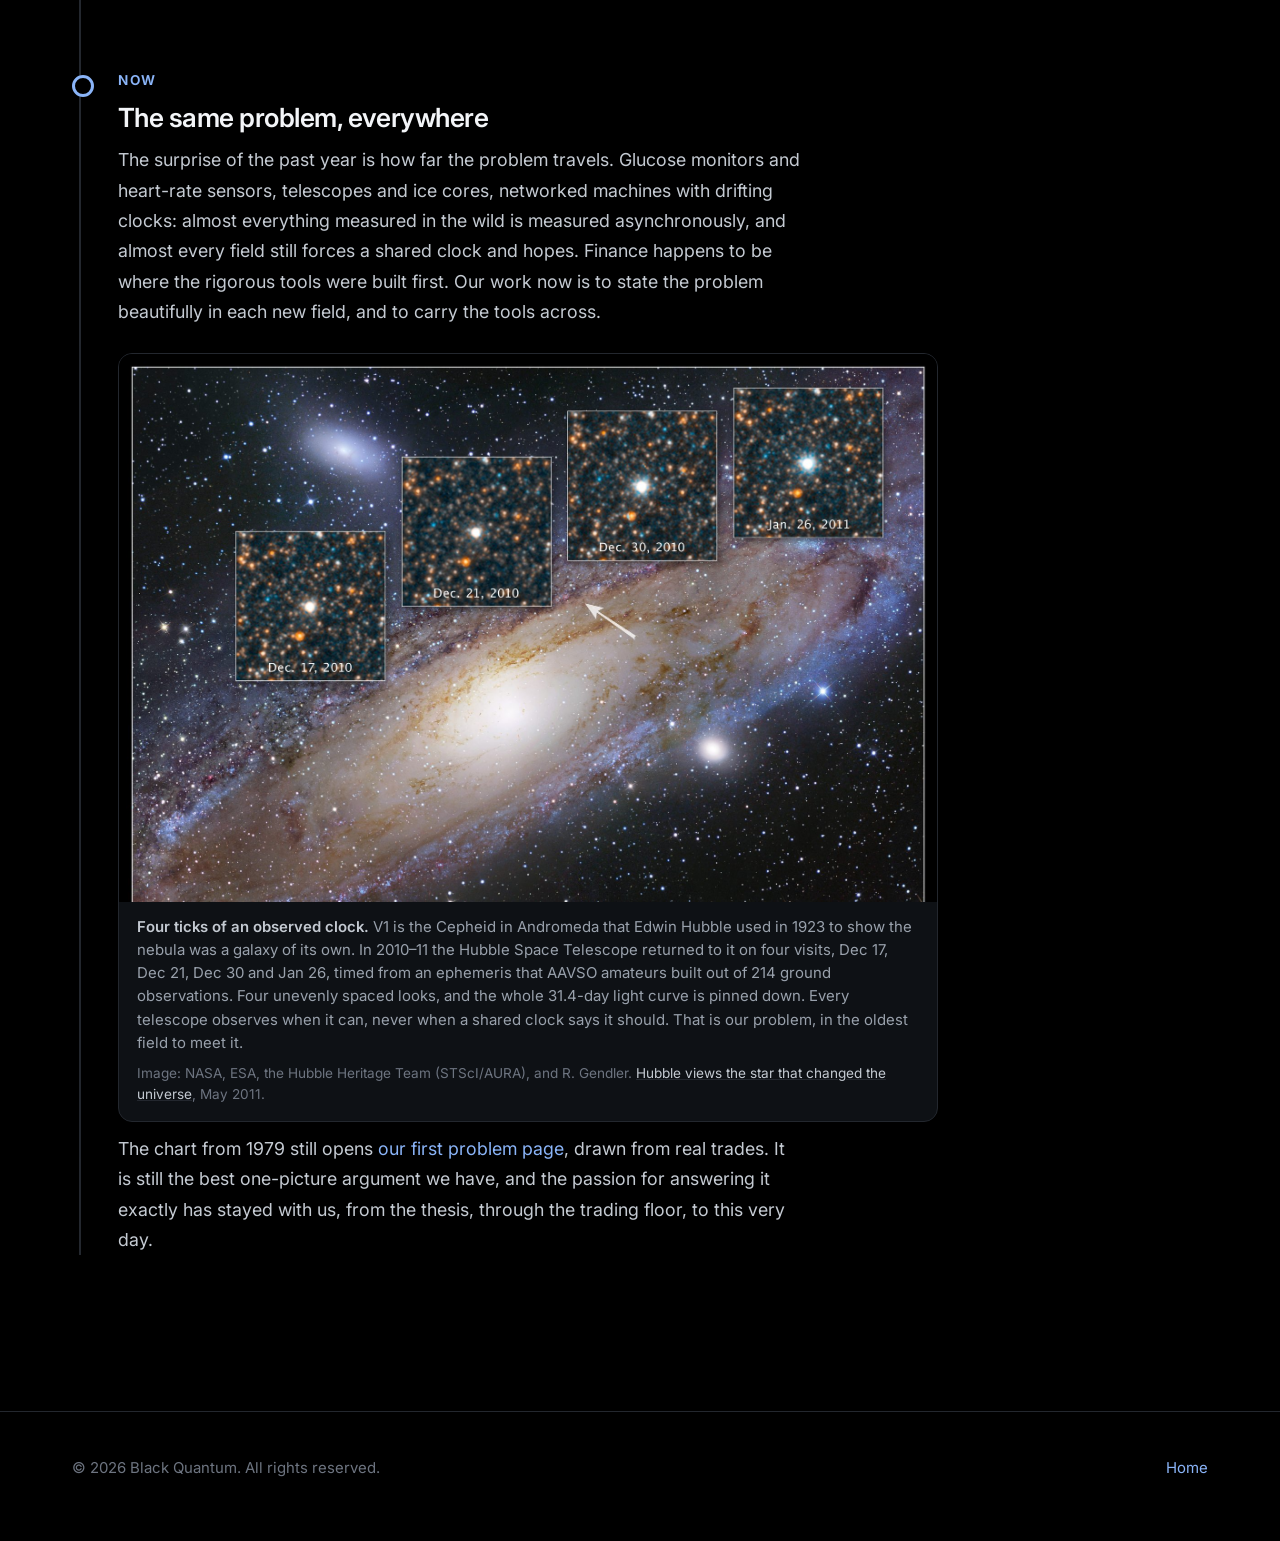
==== commit 33347093: "Move the SH0ES host-galaxy figure from the story page to the home page Co-Authored-By: Claude Fable " ====
--- a/story.html
+++ b/story.html
@@ -236,19 +236,6 @@
               <a href="https://science.nasa.gov/missions/hubble/hubble-views-the-star-that-changed-the-universe/">Hubble views the star that changed the universe</a>, May 2011.</span>
             </figcaption>
           </figure>
-          <figure class="photo" id="hosts">
-            <a href="/assets/shoes-hosts-hubble-full.jpg"><img src="/assets/shoes-hosts-hubble.jpg" width="1800" height="804" loading="lazy"
-              alt="A grid of 36 Hubble images of spiral galaxies, each a host to both Cepheid variables and a Type Ia supernova."></a>
-            <figcaption>
-              <strong>A century on, the same idea at scale.</strong> Thirty-six galaxies that host
-              both Cepheids and Type Ia supernovae, imaged by Hubble between 2003 and 2021 in six
-              separate observing programmes. They are the rungs of the distance ladder behind the
-              SH0ES measurement of the local expansion rate, and every rung is built from light
-              curves sampled whenever the telescope could look. Uneven clocks, all the way up.
-              <span class="credit">Image: NASA, ESA, Adam G. Riess (STScI, JHU).
-              <a href="https://esahubble.org/news/heic2208/">A dazzling Hubble collection of supernova host galaxies</a>, May 2022.</span>
-            </figcaption>
-          </figure>
           <p>
             The chart from 1979 still opens <a href="/problems/futures.html">our first
             problem page</a>, drawn from real trades. It is still the best one-picture
--- a/style.css
+++ b/style.css
@@ -376,18 +376,20 @@
 header.page-hero .sub { font-size: 1.22rem; color: var(--muted); max-width: 58ch; margin-top: 24px; line-height: 1.6; }
 
 /* ---------- photographs (story, tiles) ---------- */
-.era figure.photo {
+figure.photo {
   margin: 26px 0 8px; max-width: 820px;
   border: 1px solid var(--line); border-radius: 14px; overflow: hidden;
   background: var(--surface); box-shadow: 0 14px 40px rgba(0,0,0,0.55);
 }
-.era figure.photo img { width: 100%; height: auto; display: block; }
-.era figure.photo figcaption {
+figure.photo img { width: 100%; height: auto; display: block; }
+figure.photo figcaption {
   padding: 14px 18px 16px; font-size: 0.88rem; color: var(--muted); line-height: 1.55;
 }
-.era figure.photo figcaption strong { color: var(--ink-2); font-weight: 600; }
-.era figure.photo figcaption .credit { display: block; margin-top: 8px; font-size: 0.8rem; color: var(--faint); }
-.era figure.photo figcaption a { color: var(--ink-2); text-decoration: underline; text-decoration-color: var(--line); }
-.era figure.photo figcaption a:hover { text-decoration-color: var(--blue); }
+figure.photo figcaption strong { color: var(--ink-2); font-weight: 600; }
+figure.photo figcaption .credit { display: block; margin-top: 8px; font-size: 0.8rem; color: var(--faint); }
+figure.photo figcaption a { color: var(--ink-2); text-decoration: underline; text-decoration-color: var(--line); }
+figure.photo figcaption a:hover { text-decoration-color: var(--blue); }
 .tile .spot a { display: block; height: 100%; }
 .tile .spot img { width: 100%; height: 100%; object-fit: cover; display: block; border-radius: 8px; }
+figure.photo.wide { max-width: none; margin: 44px 0 0; }
+figure.photo.wide figcaption { padding: 16px 22px 18px; }
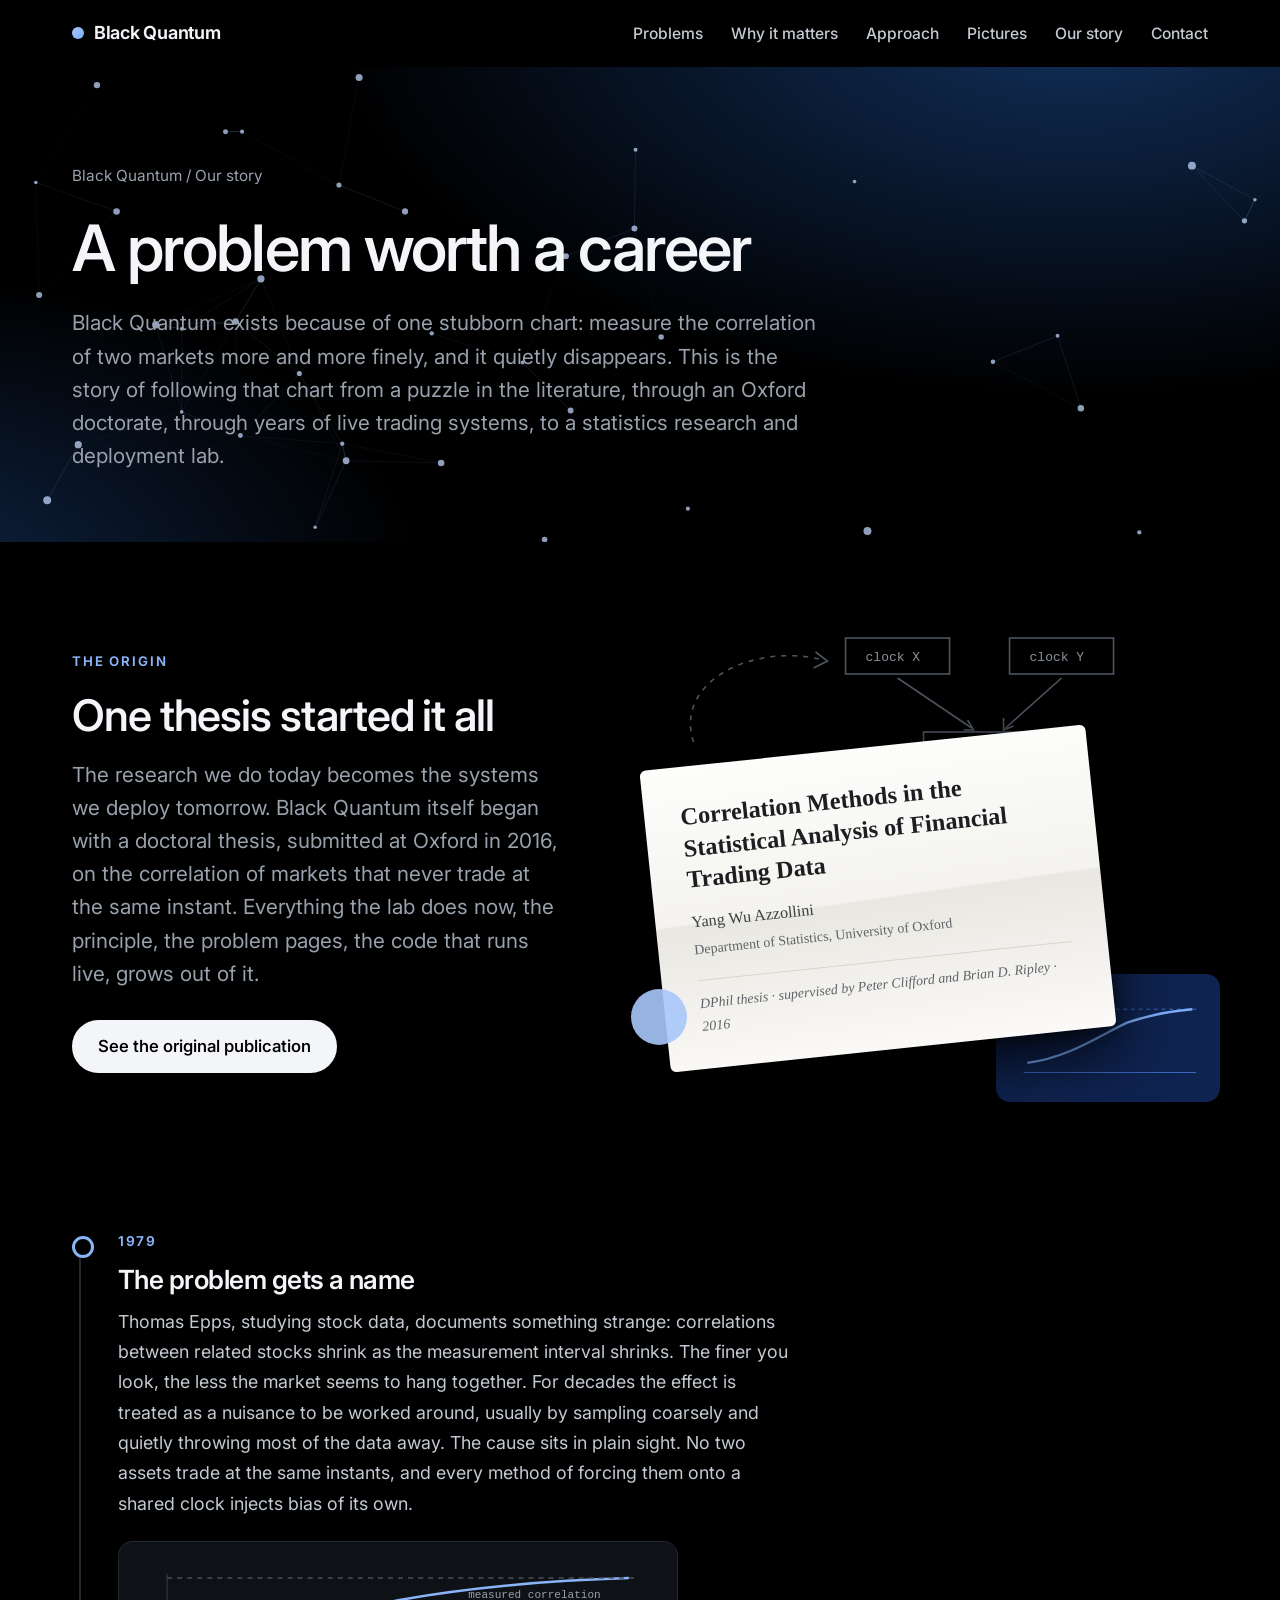
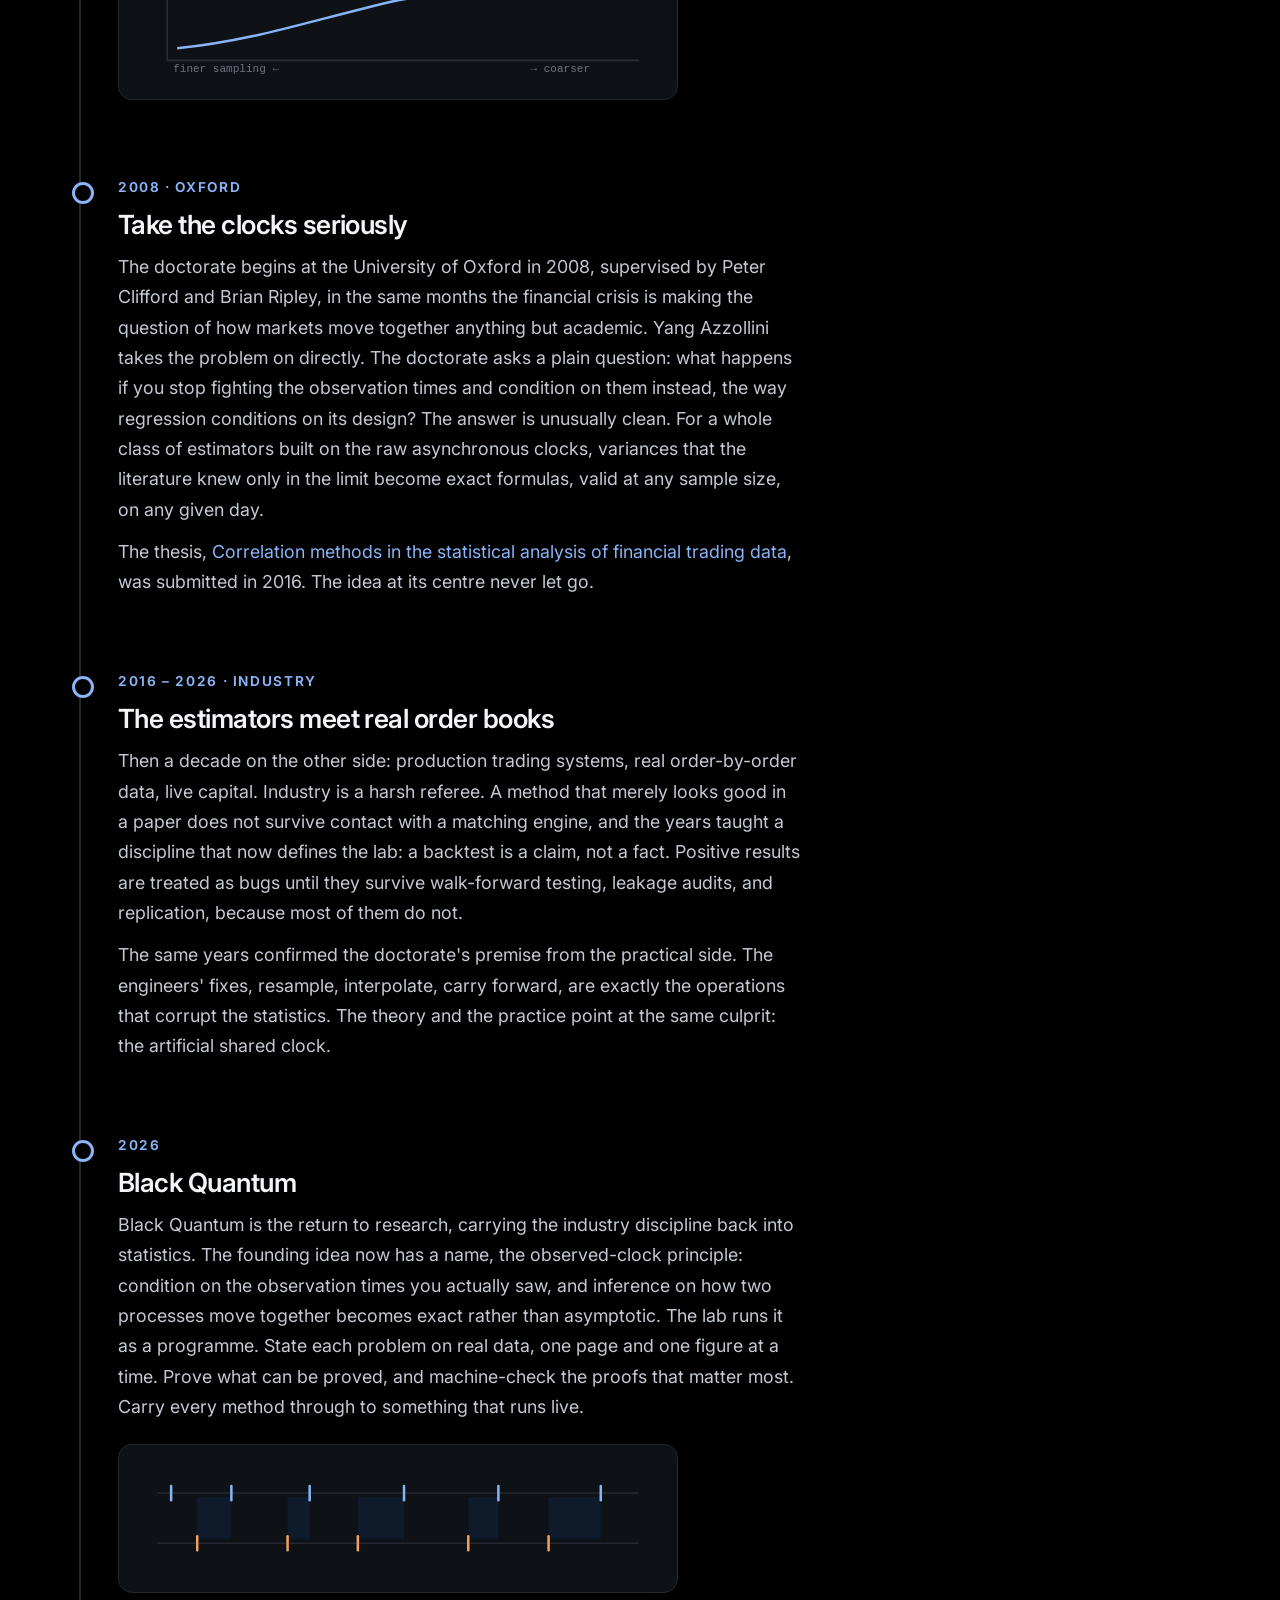
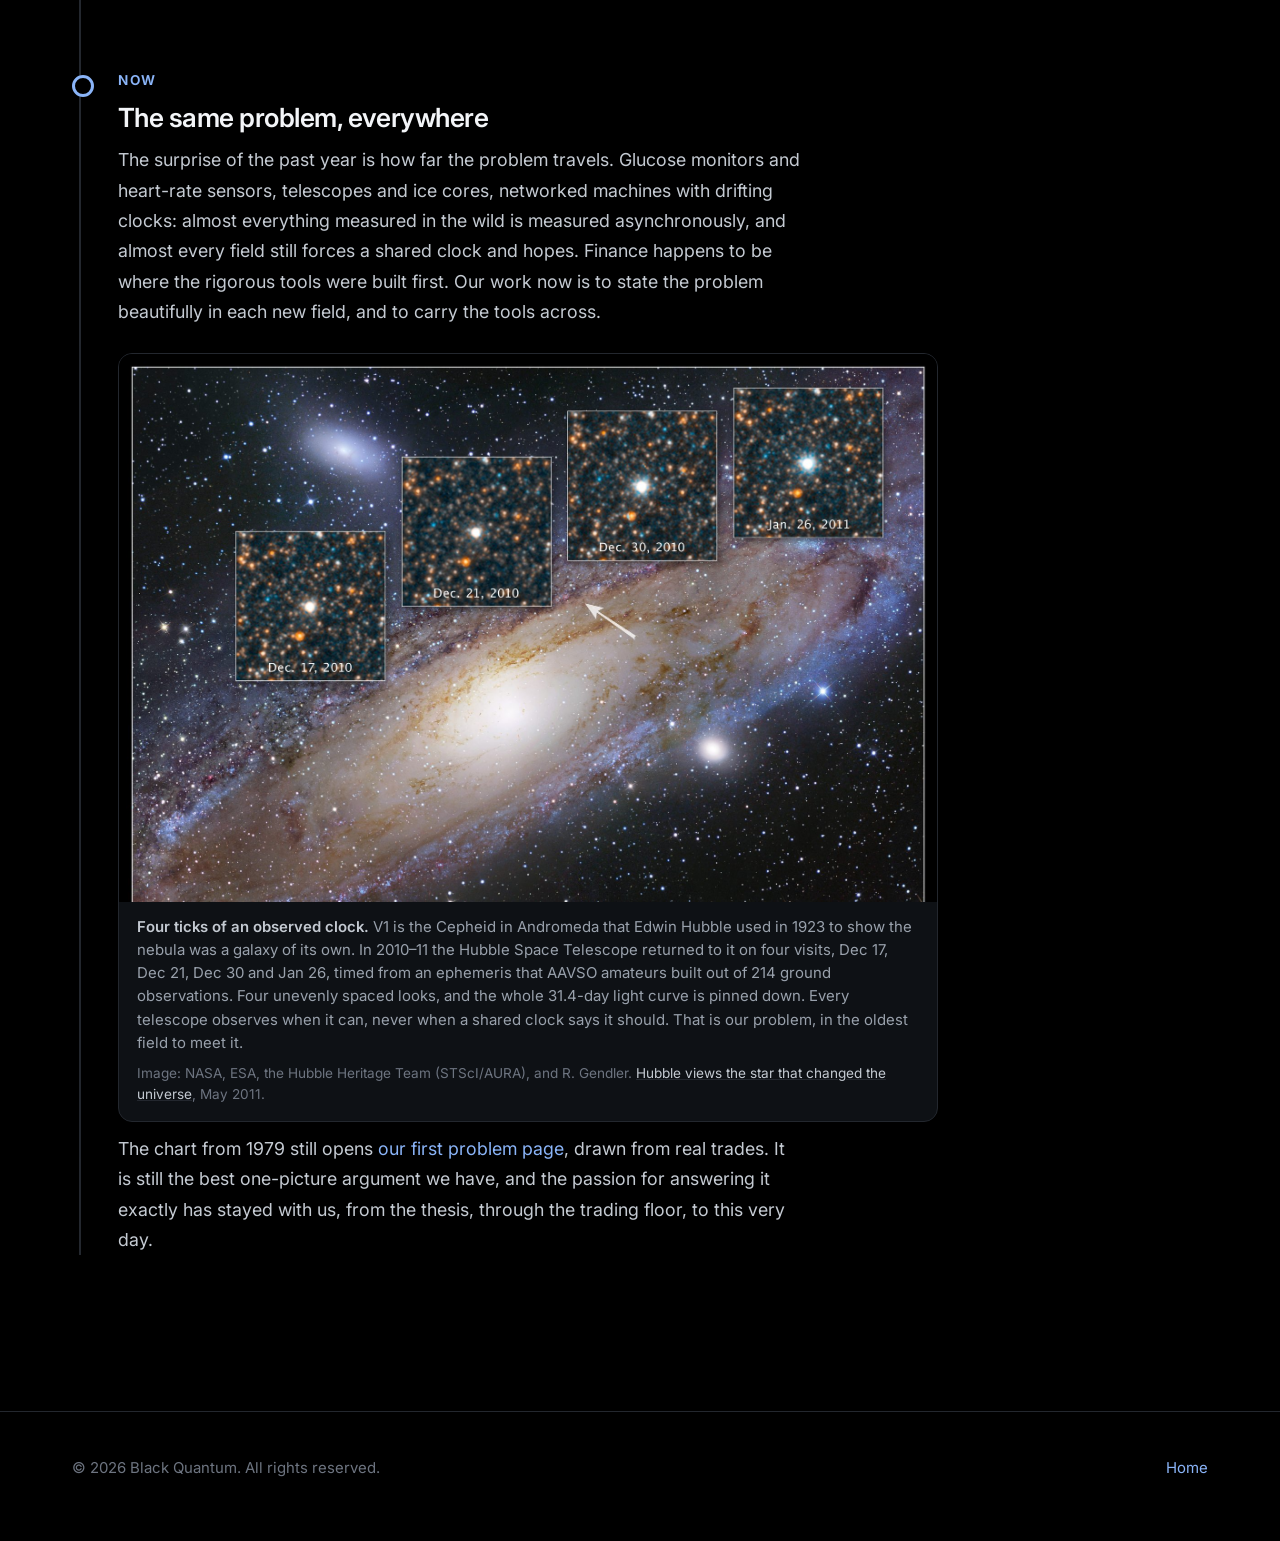
==== commit 6283ceee: "Add real photographs for every field: photo tiles and a pictures page with credits Co-Authored-By: C" ====
--- a/story.html
+++ b/story.html
@@ -20,6 +20,7 @@
       <li><a href="/#problems">Problems</a></li>
       <li><a href="/#domains">Why it matters</a></li>
       <li><a href="/#approach">Approach</a></li>
+      <li><a href="/pictures.html">Pictures</a></li>
       <li><a href="/story.html">Our story</a></li>
       <li><a href="/#contact">Contact</a></li>
     </ul>
--- a/style.css
+++ b/style.css
@@ -183,7 +183,7 @@
   border: 1px solid var(--line); border-radius: 16px; background: var(--surface);
   padding: 22px 22px 24px;
 }
-.tile .spot { height: 62px; margin-bottom: 14px; }
+.tile .spot { height: 150px; margin: -6px -6px 14px; }
 .tile .spot svg { width: 100%; height: 100%; display: block; }
 .tile .field {
   font-size: 0.72rem; font-weight: 650; letter-spacing: 0.12em;
@@ -390,6 +390,24 @@
 figure.photo figcaption a { color: var(--ink-2); text-decoration: underline; text-decoration-color: var(--line); }
 figure.photo figcaption a:hover { text-decoration-color: var(--blue); }
 .tile .spot a { display: block; height: 100%; }
-.tile .spot img { width: 100%; height: 100%; object-fit: cover; display: block; border-radius: 8px; }
+.tile .spot img { width: 100%; height: 100%; object-fit: cover; display: block; border-radius: 12px; transition: transform .5s ease; }
+.tile .spot a:hover img { transform: scale(1.03); }
+.tile .spot a { overflow: hidden; border-radius: 12px; }
 figure.photo.wide { max-width: none; margin: 44px 0 0; }
 figure.photo.wide figcaption { padding: 16px 22px 18px; }
+
+/* ---------- pictures page ---------- */
+.pic { padding: 56px 0; border-top: 1px solid var(--line); }
+.pic:first-of-type { border-top: 0; padding-top: 24px; }
+.pic .head { display: grid; grid-template-columns: minmax(0, 1fr) auto; gap: 8px 32px; align-items: end; margin-bottom: 22px; }
+.pic .head h2 { font-size: 1.5rem; letter-spacing: -0.02em; font-weight: 600; line-height: 1.2; margin-top: 6px; max-width: 30ch; }
+.pic .head .tag { font-family: ui-monospace, Menlo, monospace; font-size: 0.78rem; color: var(--orange); white-space: nowrap; }
+@media (max-width: 640px) { .pic .head { grid-template-columns: 1fr; } }
+.pic figure.photo { margin: 0; }
+.pic figure.photo.tall { display: grid; grid-template-columns: minmax(0, 42%) minmax(0, 1fr); }
+.pic figure.photo.tall img { height: 100%; object-fit: cover; }
+.pic figure.photo.tall figcaption { align-self: center; padding: 28px 30px; }
+@media (max-width: 760px) { .pic figure.photo.tall { grid-template-columns: 1fr; } .pic figure.photo.tall img { height: auto; } }
+.pic figure.photo figcaption { font-size: 0.95rem; color: var(--ink-2); padding: 18px 22px 20px; }
+.pic figure.photo figcaption strong { color: var(--ink); }
+.pic figure.photo figcaption .credit { font-size: 0.82rem; margin-top: 10px; }
